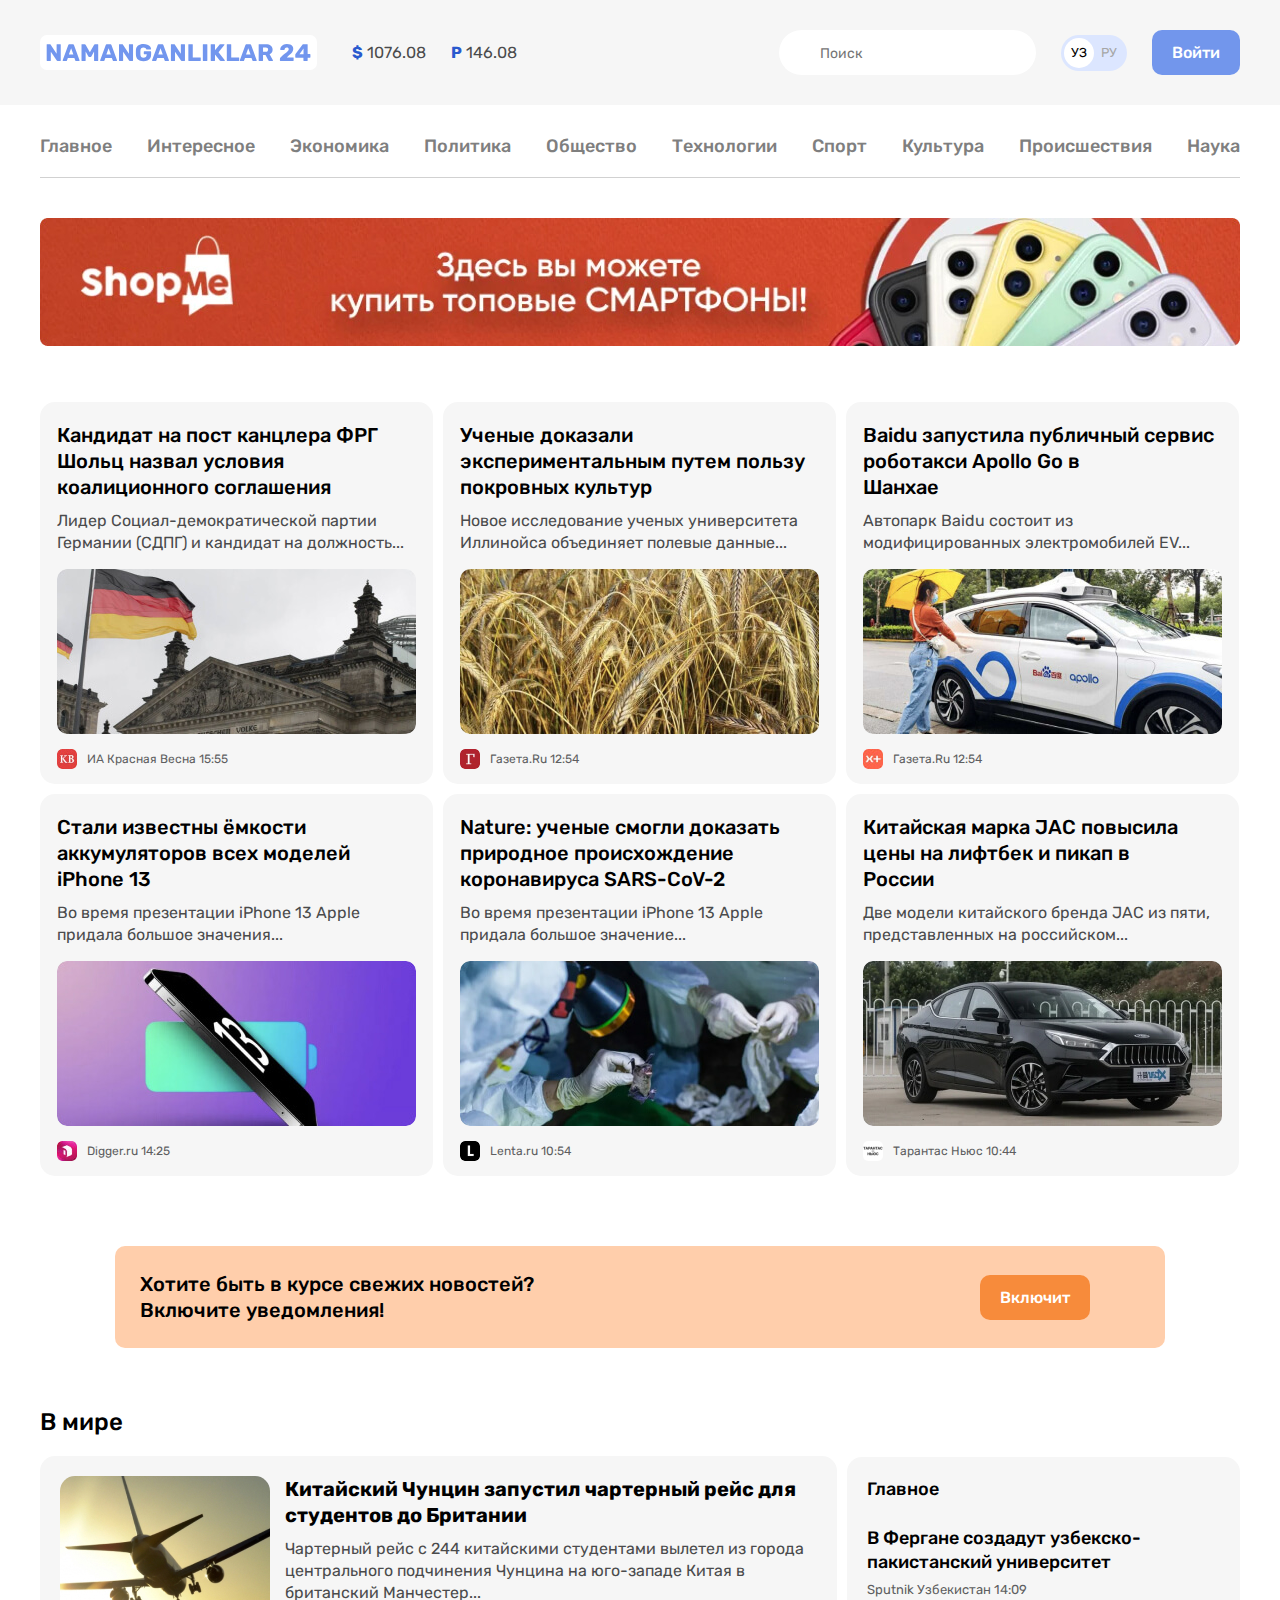
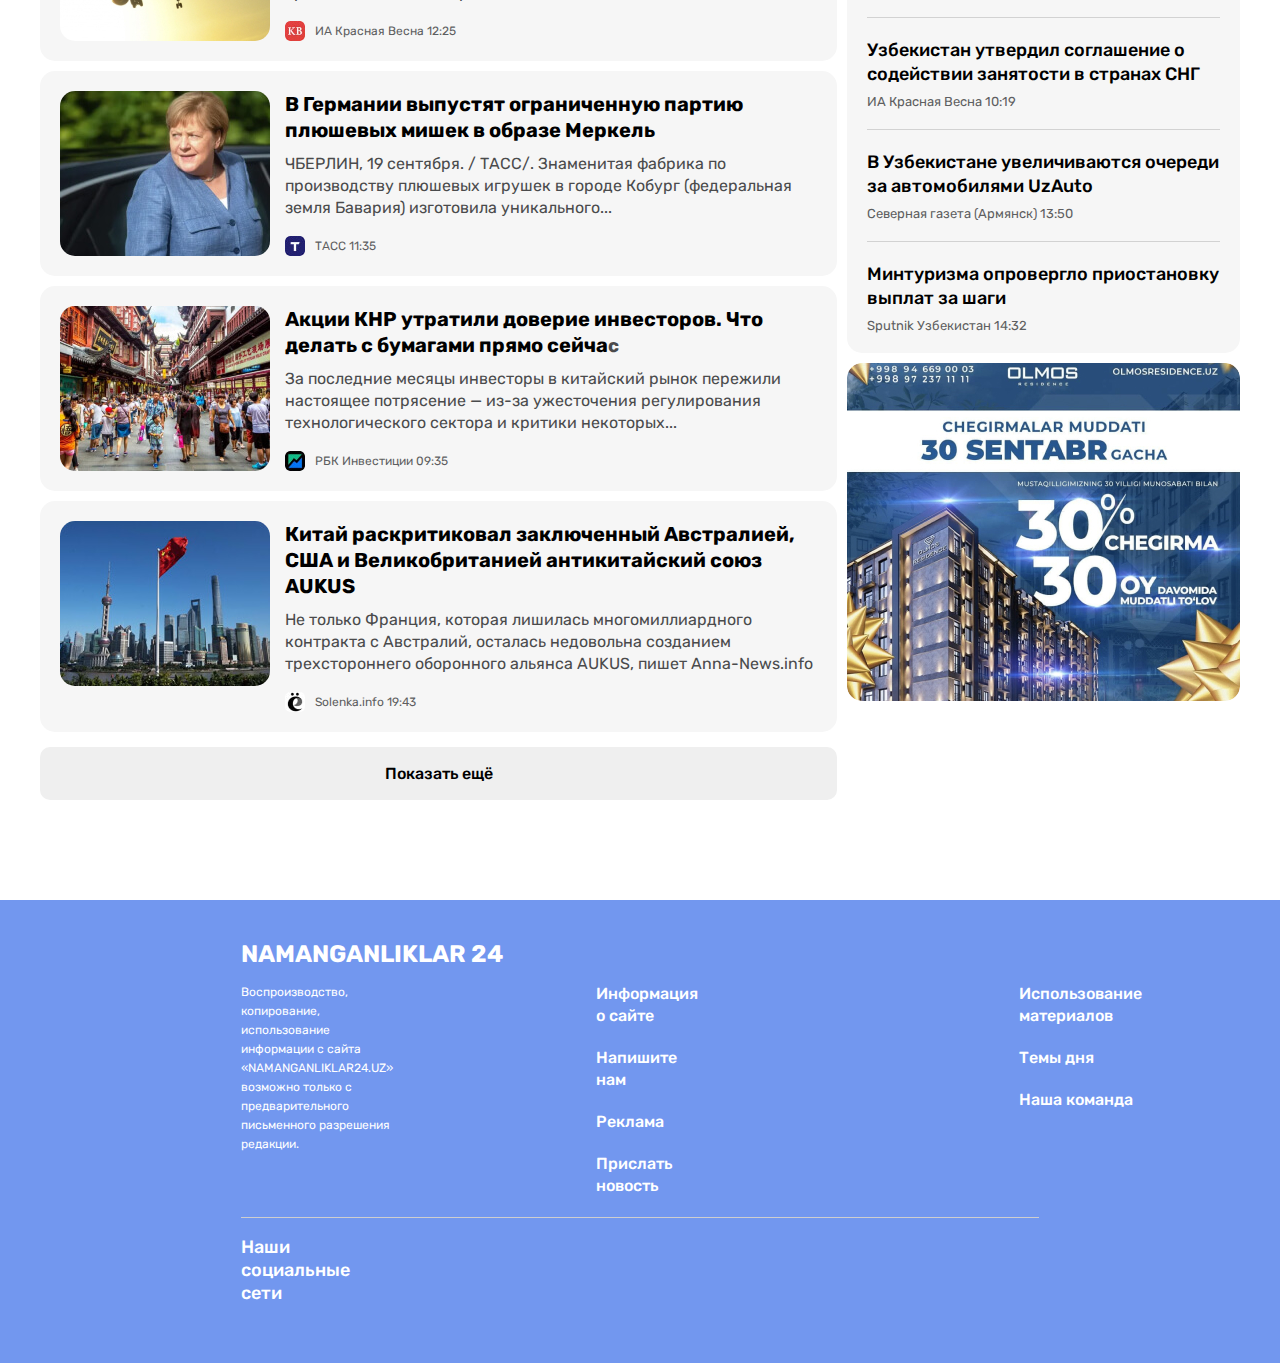
==== index.html @ 712eba0e "Add layout-2-1-main and layout-sidebar-2-1" ====
<!DOCTYPE html>
<html lang="ru">
<head>
  <meta charset="UTF-8">
  <meta http-equiv="X-UA-Compatible" content="IE=edge">
  <meta name="viewport" content="width=device-width, initial-scale=1.0">
  <title>N24</title>

  <!-- styles -->
  <link rel="stylesheet" href="css/normalize.css">
  <link rel="stylesheet" href="css/style.css">

  <!-- fonts -->
  <link rel="preconnect" href="https://fonts.googleapis.com">
  <link rel="preconnect" href="https://fonts.gstatic.com" crossorigin>
  <link href="https://fonts.googleapis.com/css2?family=Rubik:wght@400;500;700&display=swap" rel="stylesheet">
</head>
<body>

  <!-- SITE HEADER -->
  <header class="site-header">
    <!-- SITE-HEADER TOP -->
    <div class="site-header-top">
      <div class="site-header-top-container container">
        <a class="site-header-logo" href="#" >
          <img class="logo-img" src="img/logo.svg" alt="Site-logo" width="265" height="28">
        </a>

        <!-- CURRENCY RATES -->
        <ul class="currency-rates">
          <li class="currency-rates-iteam">
            <b class="currency-rates-type">$</b>
            <span class="currency-rates-value">1076.08</span>
          </li>
          <li class="currency-rates-iteam">
            <b class="currency-rates-type">P</b>
            <span class="currency-rates-value">146.08</span>
          </li>
        </ul>

        <!-- GLOBAL SEARCH FORM -->
        <form class="global-search-name" action="https://echo.htmlacademy.ru" method="GET">
          <input class="input-search-form-input" type="search" name="search" aria-label="Поиск" required placeholder="Поиск">
        </form>

        <!-- LANG TOGGLER -->
        <div class="lang-toggle">
          <a class="lang-toggle-link lang-toggle-link-active" href="index.html">УЗ</a>
          <a class="lang-toggle-link" href="index.html/ru">РУ</a>
        </div>

        <!-- SITE HEADER-AUTH -->
        <a class="button button-primary" href="#">Войти</a>


      </div>

    </div>

    <!-- SITENAV -->
    <div class="container">
      <nav class="sitenav">
        <ul class="sitenav-list">
          <li class="sitenav-iteam"><a class="sitenav-link" href="#">Главное</a></li>
          <li class="sitenav-iteam"><a class="sitenav-link" href="#">Интересное</a></li>
          <li class="sitenav-iteam"><a class="sitenav-link" href="#">Экономика</a></li>
          <li class="sitenav-iteam"><a class="sitenav-link" href="#">Политика</a></li>
          <li class="sitenav-iteam"><a class="sitenav-link" href="#">Общество</a></li>
          <li class="sitenav-iteam"><a class="sitenav-link" href="#">Технологии</a></li>
          <li class="sitenav-iteam"><a class="sitenav-link" href="#">Спорт</a></li>
          <li class="sitenav-iteam"><a class="sitenav-link" href="#">Культура</a></li>
          <li class="sitenav-iteam"><a class="sitenav-link" href="#">Происшествия</a></li>
          <li class="sitenav-iteam"><a class="sitenav-link" href="#">Наука</a></li>
        </ul>

      </nav>

      <!-- Banner -->

      <aside class="site-banner">
        <a class="banner-link" href="http://www.olcha.uz" target="_blank">
          <img class="banner-img" src="img/reklama.jpg" alt="Site-banneri" width="1200" height="128" srcset="img/reklama.jpg 1x, img/reklama@2x.jpg 2x">
        </a>
      </aside>

    </div>
  </header>

  <!-- SITE MAIN SECTION -->
  <main class="site-main">
    <div class="container">
      <!--  <h1>Namanganliklar 24 news</h1> -->

      <!-- TOP NEWS -->
      <section class="top-news">
        <!-- <h2>Top news</h2> -->
        <!-- NEWS GRID -->
        <div class="news-grid">
          <!-- NEW GRID ITEM -->
          <article class="news-grid-item article-card">
            <h3 class="artice-card-title">
              <a class="article-card-link" href="#">Кандидат на пост канцлера ФРГ Шольц назвал условия коалиционного соглашения</a>
            </h3>
            <p class="article-card-title">Лидер Социал-демократической партии Германии (СДПГ) и кандидат на должность...</p>
            <img class="article-card-img" src="img/german.jpg" alt="Лидер Социал-демократической" width="360" height="165" srcset="img/german.jpg 1x, img/german@2x.jpg 2x">
            <footer class="article-card-footer">
              <img class="article-card-source-icon" src="img/KB.jpg" alt="KB" width="20" height="20" srcset="img/KB.jpg 1x, img/KB@2x.jpg 2x">
              <div class="article-card-source-time">
                <span class="artice-card-source">ИА Красная Весна</span>
                <time datatime="2021-09-27T15:55:00">15:55</time>
              </div>
            </footer>
          </article>
          <!-- NEW GRID ITEM -->
          <article class="news-grid-item article-card">
            <h3 class="artice-card-title">
              <a class="article-card-link" href="#">Ученые доказали <br> экспериментальным путем пользу покровных культур</a>
            </h3>
            <p class="article-card-title">Новое исследование ученых университета Иллинойса объединяет полевые данные... </p>
            <img class="article-card-img" src="img/wheat.jpg" alt="WHEAT" width="360" height="165" srcset="img/wheat.jpg 1x, img/wheat@2X.jpg 2x">
            <footer class="article-card-footer">
              <img class="article-card-source-icon" src="img/gazeta.jpg" alt="" width="20" height="20" srcset="img/gazeta.jpg 1x, img/gazeta@2x.jpg 2x">
              <div class="article-card-source-time">
                <span class="artice-card-source">Газета.Ru</span>
                <time datatime="2021-09-27T12:54:00">12:54</time>
              </div>
            </footer>
          </article>
          <!-- NEW GRID ITEM -->
          <article class="news-grid-item article-card">
            <h3 class="artice-card-title">
              <a class="article-card-link" href="#">Baidu запустила публичный сервис роботакси Apollo Go в <br> Шанхае</a>
            </h3>
            <p class="article-card-title">Автопарк Baidu состоит из модифицированных электромобилей EV... </p>
            <img class="article-card-img" src="img/whitecar.jpg" alt="whitecar" width="360" height="165" srcset="img/whitecar.jpg 1x, img/whitecar.jpg 2x">
            <footer class="article-card-footer">
              <img class="article-card-source-icon" src="img/x+.jpg" alt="" width="20" height="20" srcset="img/x+.jpg 1x, img/x+@2x.jpg 2x">
              <div class="article-card-source-time">
                <span class="artice-card-source">Газета.Ru</span>
                <time datatime="2021-09-27T12:54:00">12:54</time>
              </div>
            </footer>
          </article>
          <!-- NEW GRID ITEM -->
          <article class="news-grid-item article-card">
            <h3 class="artice-card-title">
              <a class="article-card-link" href="#">Стали известны ёмкости аккумуляторов всех моделей <br> iPhone 13</a>
            </h3>
            <p class="article-card-title">Во время презентации iPhone 13 Apple придала большое значения...</p>
            <img class="article-card-img" src="img/iphone13.jpg" alt="iphone" width="360" height="165" srcset="img/iphone13.jpg 1x, img/iphone13@2x.jpg 2x">
            <footer class="article-card-footer">
              <img class="article-card-source-icon" src="img/icon4.jpg" alt="" width="20" height="20" srcset="img/icon4.jpg 1x, img/icon4@2x.jpg 2x">
              <div class="article-card-source-time">
                <span class="artice-card-source">Digger.ru</span>
                <time datatime="2021-09-27T14:25:00">14:25</time>
              </div>
            </footer>
          </article>
          <!-- NEW GRID ITEM -->
          <article class="news-grid-item article-card">
            <h3 class="artice-card-title">
              <a class="article-card-link" href="#">Nature: ученые смогли доказать природное происхождение коронавируса SARS-CoV-2</a>
            </h3>
            <p class="article-card-title">Во время презентации iPhone 13 Apple придала большое значение...</p>
            <img class="article-card-img" src="img/surgery.jpg" alt="iphone" width="360" height="165" srcset="img/surgery.jpg 1x, img/surgery@2x.jpg 2x">
            <footer class="article-card-footer">
              <img class="article-card-source-icon" src="img/leg.jpg" alt="" width="20" height="20" srcset="img/leg.jpg 1x, img/leg.jpg 2x">
              <div class="article-card-source-time">
                <span class="artice-card-source">Lenta.ru</span>
                <time datatime="2021-09-27T10:54:00">10:54</time>
              </div>
            </footer>
          </article>
          <!-- NEW GRID ITEM -->
          <article class="news-grid-item article-card">
            <h3 class="artice-card-title">
              <a class="article-card-link" href="#">Китайская марка JAC повысила цены на лифтбек и пикап в <br> России</a>
            </h3>
            <p class="article-card-title">Две модели китайского бренда JAC из пяти, представленных на российском...</p>
            <img class="article-card-img" src="img/bmw.jpg" alt="bmw" width="360" height="165" srcset="img/bmw.jpg 1x, img/bmw@2x.jpg 2x">
            <footer class="article-card-footer">
              <img class="article-card-source-icon" src="img/tapa.jpg" alt="" width="20" height="20" srcset="img/tapa.jpg 1x, img/tapa@2x.jpg 2x">
              <div class="article-card-source-time">
                <span class="artice-card-source">Тарантас Ньюс</span>
                <time datatime="2021-09-27T10:44:00">10:44</time>
              </div>
            </footer>
          </article>
        </div>
      </section>

      <!-- NOTIFICATION CTA -->
      <section class="notification-cta">
        <div class="notification-cta-text">Хотите быть в курсе свежих новостей? <br>  Включите уведомления!
        </div>
        <button class="button button-orange">Включит </button>
      </section>

      <!-- GLOBAL NEWS -->
      <div class="layout-2-1">
        <div class="layout-2-1-main">
          <section class="global-news">
            <h3 class="global-news-heading">В мире</h3>
            <div class="news-list">
              <!--WORLD NEWS CARD ITEM 1  -->
              <div class="news-list-item article-card-horizontal">
                <img class="article-card-horizontal-img" src="img/airplane.jpg" alt="" width="210" height="165" srcset="img/airplane.jpg 1x, img/airplane@2x.jpg 2x">
                <div class="article-card-horizontal-content">
                  <h3 class="article-card-horizontal-title"><a class="article-card-horizontal-link" href="#">Китайский Чунцин запустил чартерный рейс для студентов до Британии</a></h3>
                  <p class="article-card-horizontal-text">Чартерный рейс с 244 китайскими студентами вылетел из города центрального подчинения Чунцина на юго-западе Китая в британский Манчестер...</p>
                  <footer class="article-card-horizontal-footer">
                    <img class="article-card-horizontal-source-icon" src="img/KB.jpg" alt="Китайский Чунцин запустил" width="20" height="20" srcset="img/KB.jpg 1x, img/KB@2x.jpg 2x">
                    <div class="article-card-horizontal-source-time">
                      <span class="article-card-horizontal-source">ИА Красная Весна</span>
                      <time datetime="12:25:00">12:25</time>
                    </div>
                  </footer>
                </div>
              </div>

              <!-- WORLD NEWS CARD ITEM 2 -->
              <div class="news-list-item article-card-horizontal">
                <img class="article-card-horizontal-img" src="img/prezident.jpg" alt="В Германии выпустят" width="210" height="165" srcset="img/prezident.jpg 1x, img/prezident@2x.jpg 2x">
                <div class="article-card-horizontal-content">
                  <h3 class="article-card-horizontal-title"><a class="article-card-horizontal-link" href="">В Германии выпустят ограниченную партию плюшевых мишек в образе Меркель</a></h3>
                  <p class="article-card-horizontal-text">ЧБЕРЛИН, 19 сентября. / ТАСС/. Знаменитая фабрика по производству плюшевых игрушек в городе Кобург (федеральная земля Бавария) изготовила уникального...</p>
                  <footer class="article-card-horizontal-footer">
                    <img class="article-card-horizontal-source-icon" src="img/tacc.jpg" alt="Китайский Чунцин запустил" width="20" height="20" srcset="img/tacc.jpg 1x, img/tacc@2x.jpg 2x">
                    <div class="article-card-horizontal-source-time">
                      <span class="article-card-horizontal-source">ТАСС</span>
                      <time datetime="11:35:00">11:35</time>
                    </div>
                  </footer>
                </div>
              </div>
              <!-- WORLD NEWS CARD ITEM 3 -->
              <div class="news-list-item article-card-horizontal">
                <img class="article-card-horizontal-img" src="img/sale.jpg" alt="Акции КНР утратили " width="210" height="165" srcset="img/sale.jpg 1x, img/sale@2x.jpg 2x">
                <div class="article-card-horizontal-content">
                  <h3 class="article-card-horizontal-title"><a class="article-card-horizontal-link" href="">Акции КНР утратили доверие инвесторов. Что делать с бумагами прямо сейча</a>с</a></h3>
                  <p class="article-card-horizontal-text">За последние месяцы инвесторы в китайский рынок пережили настоящее потрясение — из-за ужесточения регулирования технологического сектора и критики некоторых...</p>
                  <footer class="article-card-horizontal-footer">
                    <img class="article-card-horizontal-source-icon" src="img/scale.jpg" alt="scale" width="20" height="20" srcset="img/scale.jpg 1x, img/scale@2x.jpg 2x">
                    <div class="article-card-horizontal-source-time">
                      <span class="article-card-horizontal-source">РБК Инвестиции</span>
                      <time datetime="09:35:00">09:35</time>
                    </div>
                  </footer>
                </div>
              </div>
              <!-- WORLD NEWS CARD ITEM 4 -->
              <div class="news-list-item article-card-horizontal">
                <img class="article-card-horizontal-img" src="img/china.jpg" alt="Китай раскритиковал заключенный" width="210" height="165" srcset="img/china.jpg 1x, img/china@2x.jpg 2x">
                <div class="article-card-horizontal-content">
                  <h3 class="article-card-horizontal-title"><a class="article-card-horizontal-link" href="">Китай раскритиковал заключенный Австралией, США и Великобританией антикитайский союз AUKUS</a></h3>
                  <p class="article-card-horizontal-text">Не только Франция, которая лишилась многомиллиардного контракта с Австралий, осталась недовольна созданием трехстороннего оборонного альянса AUKUS, пишет Anna-News.info</p>
                  <footer class="article-card-horizontal-footer">
                    <img class="article-card-horizontal-source-icon" src="img/yo.jpg" alt="Китайский Чунцин запустил" width="20" height="20" srcset="img/yo.jpg 1x, img/yo@2x.jpg 2x">
                    <div class="article-card-horizontal-source-time">
                      <span class="article-card-horizontal-source">Solenka.info</span>
                      <time datetime="19:43:00">19:43</time>
                    </div>
                  </footer>
                </div>
              </div>
            </div>
            <button class="news-list-more-buttom button button-block" type="button">Показать ещё</button>
          </section>

        </div>
        <!-- SITE-BAR -->
        <div class="layout-2-1-sidebar">
          <section class="layout-2-1-sidebar-item sidebar-news-card">
            <h3 class="sidebar-news-header">Главное</h3>
            <!-- SIDEBAR-NEWS-ITEM 1 -->
            <ul class="sidebar-news-card-list">
              <li class="sidebar-news-card-item">
                <h3 class="sidebar-news-card-title">
                  <a class="sidebar-news-card-link" href="#" >В Фергане создадут узбекско-пакистанский университет</a>
                </h3>
                <div class="sidebar-new-footer-source-time">
                  <span class="sidebar-news-footer-source">Sputnik Узбекистан</span>
                  <time datetime="14:09:00">14:09</time>
                </div>
              </li>
              <!-- SIDEBAR-NEWS-ITEM 2 -->
              <li class="sidebar-news-card-item">
                <h3 class="sidebar-news-card-title">
                  <a class="sidebar-news-card-link" href="#" >Узбекистан утвердил соглашение о содействии занятости в странах СНГ</a>
                </h3>
                <div class="sidebar-new-footer-source-time">
                  <span class="sidebar-news-footer-source">ИА Красная Весна</span>
                  <time datetime="10:19:00">10:19</time>
                </div>
              </li>
              <!-- SIDEBAR-NEWS-ITEM 3 -->
              <li class="sidebar-news-card-item">
                <h3 class="sidebar-news-card-title">
                  <a class="sidebar-news-card-link" href="#" >В Узбекистане увеличиваются очереди за автомобилями UzAuto</a>
                </h3>
                <div class="sidebar-new-footer-source-time">
                  <span class="sidebar-news-footer-source">Северная газета (Армянск)</span>
                  <time datetime="13:50:00">13:50</time>
                </div>
              </li>
              <!-- SIDEBAR-NEWS-ITEM 4 -->
              <li class="sidebar-news-card-item">
                <h3 class="sidebar-news-card-title">
                  <a class="sidebar-news-card-link" href="#" >Минтуризма опровергло приостановку выплат за шаги</a>
                </h3>
                <div class="sidebar-new-footer-source-time">
                  <span class="sidebar-news-footer-source">Sputnik Узбекистан</span>
                  <time datetime="14:32:00">14:32</time>
                </div>
              </li>
            </ul>

            <!-- <div class="sidebar-img">
              <img src="img/apartment.jpg" alt="OLMOS kvartiralari s=chegirmalar asosida" width="393" height="338"
              srcset="img/apartment.jpg 1x, img/apartment@2x.jpg 2x">
            </div>
          -->
        </section>

        <aside class="layout-2-1-sidebar-item sidebar-add">
          <a class="sidebar-ad-link" href="#" target="_blank" >
            <img class="sidebar-add-img" src="img/apartment.jpg" alt="Olmos xonadonlari" width="393" height="338">
          </a>
        </aside>
        </div>
    </div>

  </div>
</main>

</main>

<!-- SITE-FOOTER -->
<footer class="site-main-footer">
  <div class="site-main-footer-bg container">
    <h3 class="site-main-footer-heading">
      NAMANGANLIKLAR 24
    </h3>
    <div class="footer-info-wrapper">
      <div class="footer-info-card">
        <div class="footer-copyright">
          <p class="footer-coyright-text">Воспроизводство, копирование, использование информации с сайта «NAMANGANLIKLAR24.UZ» возможно только с предварительного письменного разрешения редакции.
          </p>
        </div>
        <div class="footer-site-info-contact">
          <ul class="footer-site-info-contact-list">
            <li class="footer-site-info-contact-list-item"><a href="#" class="footer-site-info-contact-list-link">Информация о сайте</a></li>
            <li class="footer-site-info-contact-list-item"><a href="#" class="footer-site-info-contact-list-link">Напишите нам</a></li>
            <li class="footer-site-info-contact-list-item"><a href="#" class="footer-site-info-contact-list-link">Реклама</a></li>
            <li class="footer-site-info-contact-list-item"><a href="#" class="footer-site-info-contact-list-link">Прислать новость</a></li>
          </ul>
        </div>
        <div class="footer-about-us">
          <ul class="footer-about-us-list">
            <li class="footer-site-info-contact-list-item"><a href="#" class="footer-site-info-contact-list-link">Использование материалов</a></li>
            <li class="footer-site-info-contact-list-item"><a href="#" class="footer-site-info-contact-list-link">Темы дня</a></li>
            <li class="footer-site-info-contact-list-item"><a href="#" class="footer-site-info-contact-list-link">Наша команда </a></li>
          </ul>
        </div>
      </div>
      <div class="follow-us">
        <p class="folow-us-text">
          Наши социальные сети
        </p>
        <div class="social-network-wrapper">
          <ul class="social-network-list">
            <li class="social-network-item">
              <a class="social-network-item-link" href="#"><img src="img/free-icon-facebook.svg" alt="facebook" width="25" height="25" srcset="img/free-icon-facebook.svg 1x, img/free-icon-facebook@2x.svg 2x"></a>
            </li>
            <li class="social-network-item">
              <a class="social-network-item-link" href="#"><img src="img/free-icon-instagram.svg" alt="instagram" width="25" height="25" srcset="img/free-icon-instagram.svg 1x, img/free-icon-instagram.svg 2x"></a>
            </li>
            <li class="social-network-item">
              <a class="social-network-item-link" href="#"><img src="img/free-icon-telegram.svg" alt="telegram" width="25" height="25" srcset="img/free-icon-telegram.svg 1x, img/free-icon-telegram.svg 2x"></a>
            </li>
            <li class="social-network-item">
              <a class="social-network-item-link" href="#"><img src="img/free-icon-youtube.svg" alt="youtube" width="25" height="25" srcset="img/free-icon-youtube.svg 1x, img/free-icon-youtube.svg 2x"></a>
            </li>
          </ul>
        </div>
      </div>
    </div>
  </div>

</footer>
</body>
</html>
---- css/style.css ----
/* Global styles */
*{
  box-sizing: border-box;
}

html{
  height: 100%;
  scroll-behavior: smooth;
}

body{
  display: flex;
  flex-direction: column;
  height: 100%;
  padding: 0;
  margin: 0;
  font-family: "Rubik", "Ariala", sans-serif;
  font-size: 16px;
  line-height: 22px;
  color: #4A4B4C;
}

h1,h2{
  visibility: hidden
}

img{
  max-width: 100%;
  height: auto;
}

.button {
  display: inline-block;
  padding: 13px 20px;
  border: 0;
  border-radius: 10px;
  font-size: 16px;
  line-height: normal;
  font-weight: 500;
  text-decoration: none;
  text-align: center;
  cursor: pointer;
}

.button:hover{
  opacity: 0.8;
}

.button:active{
  opacity: 0.6;
}

.button-block{
  display: block;
  width: 100%;
}

.container{
  width: 100%;
  max-width: 1240px;
  padding-right: 20px;
  padding-left: 20px;
  margin-left: auto;
  margin-right: auto;
}

*:focus{
  outline: 2px dashed #7296ec;
  outline-offset: 3px;
}

/* SITE_HEADER_TOP */
.site-header-top {
  background-color: #F6F6F6;
  padding-top: 30px;
  padding-bottom: 30px;
  margin-bottom: 30px;
}
.site-header-top-container {
  display: flex;
  align-items: center;
}

.site-header-logo {
  background-color: #fff;
  display: flex;
  padding: 8px 6px;
  border-radius: 7px;
  margin-right: 35px;

}

.site-header-logo:hover{
  opacity: 0.8;
}

.site-header-logo:active{
  opacity: 0.6;
}

.logo-img {

}

.currency-rates {
  display: flex;
  align-items: center;
  padding: 0;
  margin: 0;
  margin-right: auto;
  list-style: none;
}

.currency-rates-iteam:not(:last-child) {
  margin-right: 25px;
}

.currency-rates-type {
  font-weight: bold;
  color: #2959CE;
}

.lang-toggle {
  display: flex;
  margin-right: 25px;
  border-radius: 39px;
  background-color: #dce6ff;
  padding: 3px;

}

.lang-toggle-link {
  width: 30px;
  height: 30px;
  text-align: center;
  font-size: 13px;
  color: #a6a6a6;
  list-style-type: none;
  text-decoration: none;
  border-radius: 50%;
  line-height: 30px;

}

.lang-toggle-link-active {
  background-color: #fff;
  color: #000
}

.button-primary {
  display: block;
  padding: 13px 20px;
  background-color: #7296ec;
  color: #fff;
  text-decoration: none;
  border-radius: 10px;
  line-height: normal;
}



/* GLOBAL SEARCH FORM */
.global-search-name {
  margin-right: 25px;
}

.input-search-form-input {
  padding-top: 15px;
  padding-bottom: 13px;
  padding-left: 41px;
  padding-right: 20px;
  font-size: 14px;
  line-height: 17px;
  color: #8d8d8d;
  border: none;
  border-radius: 60px;
}

.sitenav {
  border-bottom: 1px solid #d1d1d1;
  padding-bottom: 20px;
  margin-bottom: 40px;
  font-weight: 500;
  font-size: 18px;
  line-height: normal;
}

.sitenav-list {
  display: flex;
  justify-content: space-between;
  align-items: center;
  margin: 0;
  padding: 0;
  flex-wrap: wrap;
  list-style-type: none;
}

.sitenav-iteam:not(:last-child){
  margin-right: 35px;
}

.sitenav-link {
  display: block;
  color: #7F7F7F;
  text-decoration: none;
}

.sitenav-link:hover{
  color: #7296ec;
}
.sitenav-link:active{
  color: #2959ce;
}

.site-banner {
  display: flex;
}
.banner-link {
  width: 100%;
}
.banner-img {
  width: 100%;
}


/* SITE-MAIN */
.site-main{
  flex-grow: 1;
  padding-top: 50px;
  padding-bottom: 100px;
}


/* SITE NEWS GRIDS */
.news-grid {
  display: flex;
  flex-wrap: wrap;
  margin-left: -10px;
}

.news-grid-item {
  width: 393px;
  margin-left: 10px;
  margin-bottom: 10px;
}

.article-card {
  display: flex;
  flex-direction: column;
  margin-top: auto;
  background-color: #f6f6f6;
  border-radius: 15px;
  padding: 20px 17px 15px;
}

.artice-card-title {
  margin-top: 0;
  margin-bottom: 10px;
  font-size: 20px;
  font-weight: 500;
  line-height: 26px;
}

.article-card-link {
  display: inline-block;
  color: #000;
  text-decoration: none;
}

.article-card-link:hover{
  color:#7296ef;
  opacity: 0.8;
}

.article-card-title {
  margin-top: 0;
  margin-bottom: 15px;
}

.article-card-img {
  display: block;
  width: 360px;
  height: 165px;
  margin-bottom: 15px;
  border-radius: 10px;
  object-fit: cover;
}

.article-card-footer {
  display: flex;
  align-items: center;
}

.article-card-source-icon {
  width: 20px;
  height: 20px;
  margin-right: 10px;
  border-radius: 5px;
}

.article-card-source-time {
  font-size: 12px;
  line-height: normal;
  color: #5E5F61;
}
.artice-card-source {
}



/* NEWS NOTIFICATION */
.notification-cta {
  padding: 25px 75px 25px 25px;
  margin: 60px 75px;
  background-color: #ffceab;
  border-radius: 10px;
  display: flex;
  justify-content: space-between;
  align-items: center;

}
.notification-cta-text {
  font-size: 20px;
  font-weight: 500;
  line-height: 26px;
  color: #000;
}

.button-orange {
  background-color: #f78b3b;
  color: #fff;
}


/* GLOBAL NEWS CARD  */


.global-news-heading {
  margin-top: 0;
  margin-bottom: 20px;
  font-size: 24px;
  font-weight: 500;
  line-height: normal;
  color: #000;
}

.news-list {
  display: flex;
  flex-direction: column;
  margin-bottom: 15px;
}

.news-list-item:not(:last-child) {
  margin-bottom: 10px;
}

.article-card-horizontal {
  display: flex;
  align-items: flex-start;
  padding: 20px 20px;
  background-color: #f6f6f6;
  border-radius: 15px;
}

.article-card-horizontal-img {
  width: 210px;
  height: 165px;
  margin-right: 15px;
  border-radius: 15px;
  object-fit: cover;
}

.article-card-horizontal-content {
  flex-grow: 1;
}

.article-card-horizontal-title {
  margin-top: 0;
  margin-bottom: 10px;
}
.article-card-horizontal-link {
  color: #000;
  font-size: 20px;
  line-height: 26px;
  text-decoration: none;
}

.article-card-horizontal-link:hover{
  color: #7296ec;
  opacity: 0.8;
}

.article-card-horizontal-link:active{
  color: #7296ec;
  opacity: 0.6;
}

.article-card-horizontal-text {
  margin-top: 0;
  margin-bottom: 17px;
  font-size: 16px;
  line-height: 22px;
}

.article-card-horizontal-footer {
  display: flex;
  align-items: center;
}

.article-card-horizontal-source-icon {
  width: 20px;
  height: 20px;
  margin-right: 10px;
  border-radius: 5px;
  object-fit: cover;
}

.article-card-horizontal-source-time {
  font-size: 12px;
  line-height: normal;
  color: #5e5f61
}

.news-list-more-buttom{
  padding: 17px;
}

/* LAYOUT-2-1 */
.layout-2-1{
  display: flex;
  align-items: flex-start;
}


/* LAYOUT */
.layout-2-1-main{
  width: 797px;
  margin-right: 10px;
}

.layout-2-1-sidebar{
  width: 393px;
  margin-top: 49px;
}

.layout-2-1-sidebar-item:not(:last-child){
  margin-bottom: 10px;
}

.sidebar-news-card {
  padding: 20px;
  background-color: #f6f6f6;
  border-radius: 15px;
  color: #000;
}

.sidebar-news-header {
  margin-top: 0;
  margin-bottom: 25px;
  font-size: 18px;
  line-height: 24px;
  font-weight: 500;

}

.sidebar-news-card-list {
  padding: 0;
  margin: 0;
  list-style: none;
}

.sidebar-news-card-item {
  padding-top: 20px;
  padding-bottom: 20px;
}

.sidebar-news-card-item:first-child{
  padding-top: 0;
}

.sidebar-news-card-item:last-child{
  padding-bottom: 0;
}

.sidebar-news-card-item:not(:last-child){
  border-bottom: 1px solid #d2d2d2;
}

.sidebar-news-card-title {
  margin-top: 0;
  margin-bottom: 8px;
  font-size: 18px;
  line-height: 24px;
  font-weight: 500;
}

.sidebar-news-card-link {
  display: inline-block;
  color: #000;
  text-decoration: none;
}

.sidebar-news-card-link:hover{
  color: #7296ec;
  opacity: 0.8;
}

.sidebar-news-card-link:active{
  color: #7296ec;
  opacity: 0.6;
}

.sidebar-new-footer-source-time {
  font-size: 13px;
  line-height: 15px;
  font-weight: normal;
  color: #5e5f61;
}
.sidebar-news-footer-source {
}





/* SITE-FOOTER */
.site-main-footer {
  background-color: #7297ef;
}
.site-main-footer-bg {
  padding: 40px 221px;
  display: block;

}
.site-main-footer-heading {
  display: block;
  margin: 0;
  padding: 0;
  margin-bottom: 15px;
  font-weight: bold;
  font-size: 24px;
  line-height: 28px;
  color: #FFFFFF;
}

.footer-info-wrapper {
}
.footer-info-card {
  display: flex;
  align-items: flex-start;

}
.footer-copyright {
  width: 230px;
  margin-right: 203px;
}
.footer-coyright-text {
  margin: 0;
  padding: 0;
  font-size: 12px;
  line-height: 19px;
  color: #fff;
}
.footer-site-info-contact {
  justify-content: flex-start;
  margin-right: 100px;
}

.footer-site-info-contact-list {
  margin: 0;
  padding: 0;
  list-style: none;
}
.footer-site-info-contact-list-item {
  margin-bottom: 20px;

}
.footer-site-info-contact-list-link {
  margin: 0;
  padding: 0;
  text-decoration: none;
  font-weight: 500;
  font-size: 16px;
  line-height: 19px;
  color: #fff;
}
.footer-about-us {
  margin-right: 221px;
  margin-left: 221px;
}


.footer-about-us-list {
  margin: 0;
  padding: 0;
  list-style: none;
}

.follow-us {
  display: flex;
  align-items: center;
  border-top: 1px solid #CECECE;


}
.folow-us-text {
  width: 161px;
  margin-right: 600px;
  font-weight: 500;
  font-size: 18px;
  line-height: 23px;
  color: #FFFFFF;
}

.social-network-wrapper{
}


.social-network-list {
  display: flex;
  list-style: none;
}

.social-network-item {
  margin: 0;
  padding: 0;
}

.social-network-item:not(:last-child){
  margin-right: 25px;
}

.social-network-item-link {
  text-decoration: none;
}


/* SIDEBAR_AD */
.layout-2-1-sidebar-item {
}
.sidebar-add {
}
.sidebar-ad-link {
    display: flex;
}
.sidebar-add-img {
  width: 393px;
  height: 338px;
  object-fit: cover;
  border-radius: 15px;
}
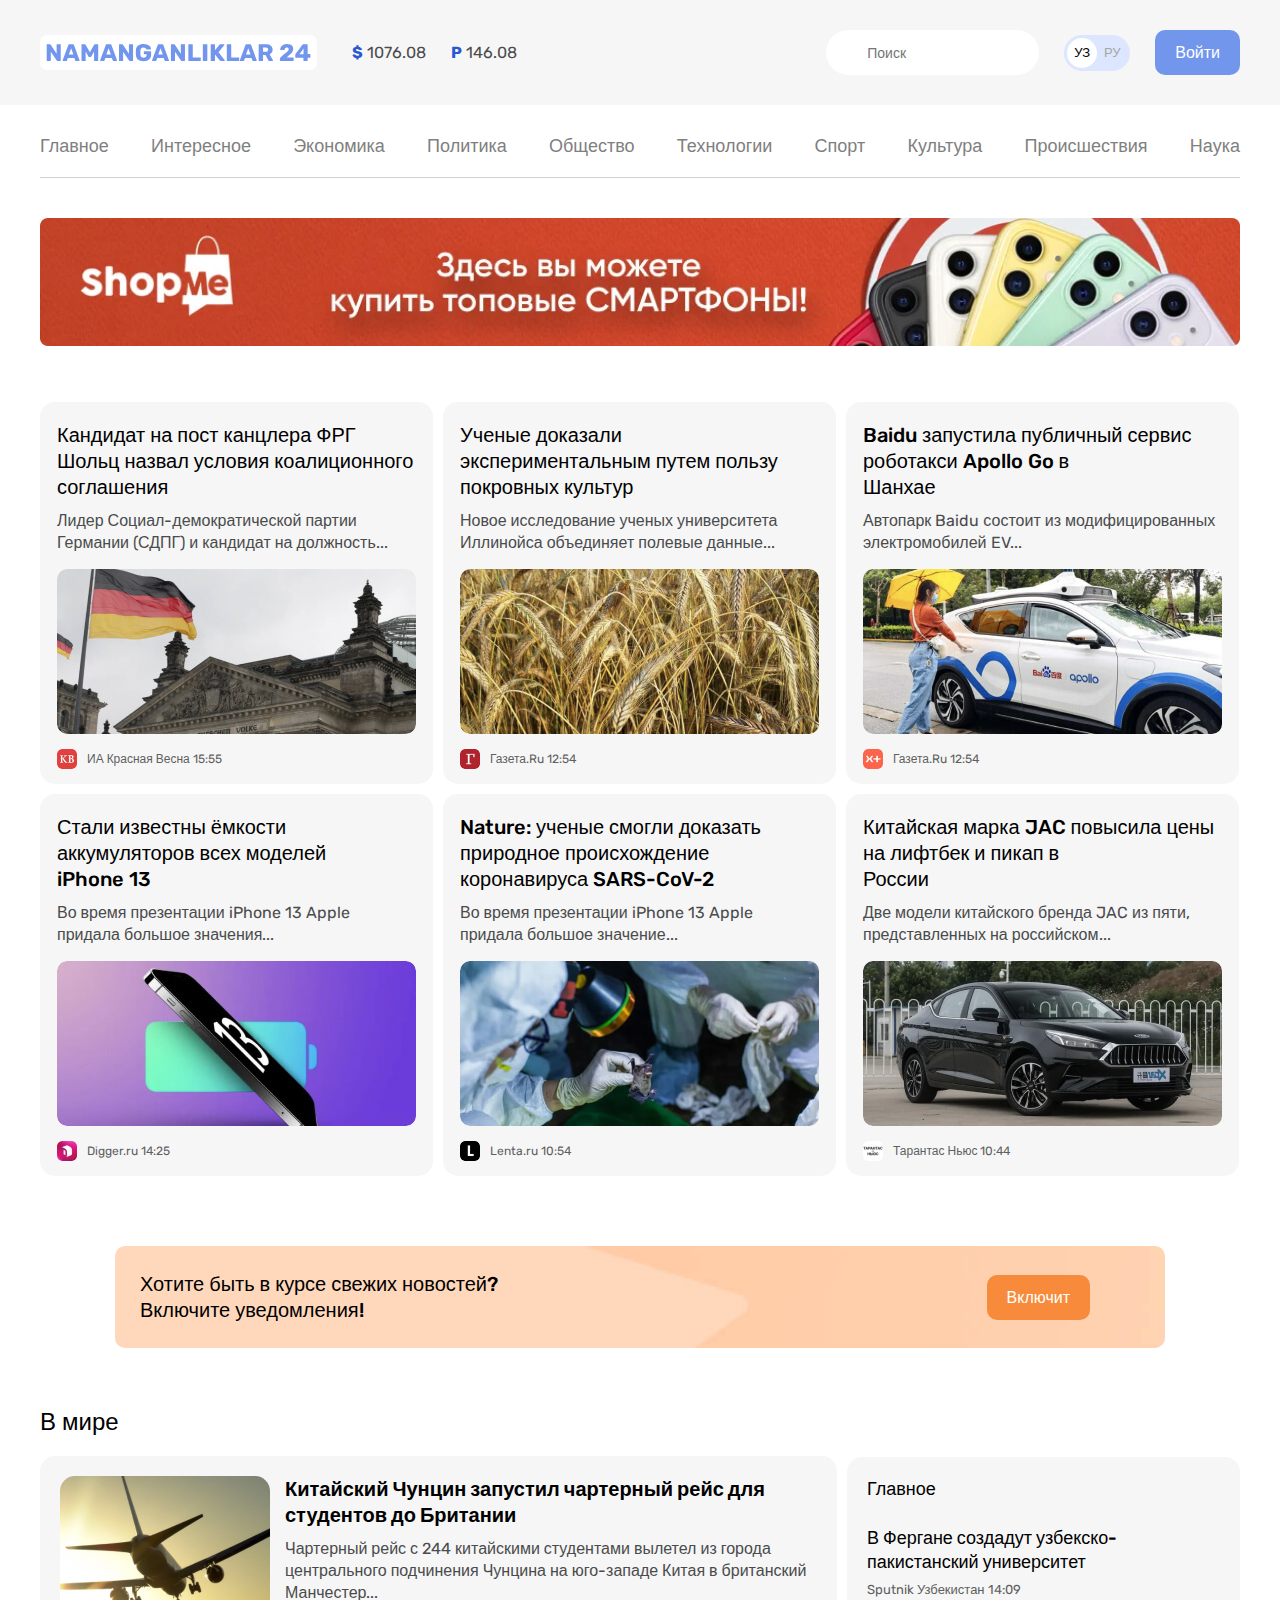
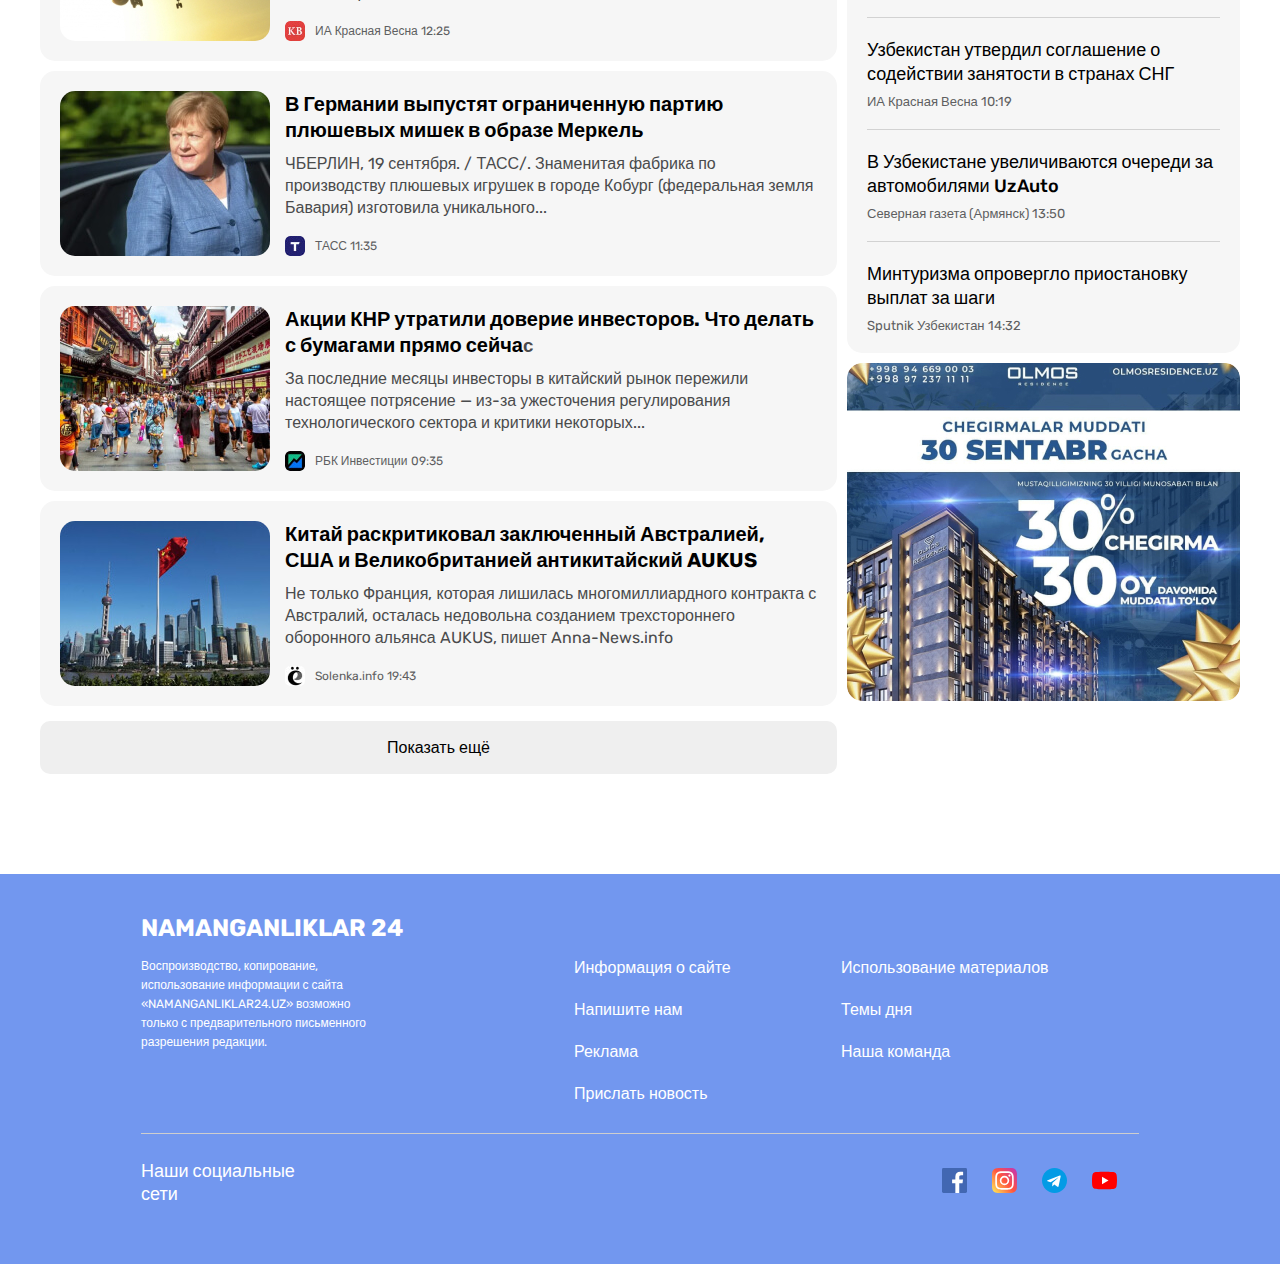
==== commit 37d8068d: "Add interesting page and styles" ====
--- a/index.html
+++ b/index.html
@@ -11,9 +11,7 @@
   <link rel="stylesheet" href="css/style.css">
 
   <!-- fonts -->
-  <link rel="preconnect" href="https://fonts.googleapis.com">
-  <link rel="preconnect" href="https://fonts.gstatic.com" crossorigin>
-  <link href="https://fonts.googleapis.com/css2?family=Rubik:wght@400;500;700&display=swap" rel="stylesheet">
+
 </head>
 <body>
 
@@ -40,7 +38,7 @@
 
         <!-- GLOBAL SEARCH FORM -->
         <form class="global-search-name" action="https://echo.htmlacademy.ru" method="GET">
-          <input class="input-search-form-input" type="search" name="search" aria-label="Поиск" required placeholder="Поиск">
+          <input class="input-search-form-input" type="search" name="search" aria-label="Поиск" required placeholder="Поиск"><span></span>
         </form>
 
         <!-- LANG TOGGLER -->
@@ -62,7 +60,7 @@
       <nav class="sitenav">
         <ul class="sitenav-list">
           <li class="sitenav-iteam"><a class="sitenav-link" href="#">Главное</a></li>
-          <li class="sitenav-iteam"><a class="sitenav-link" href="#">Интересное</a></li>
+          <li class="sitenav-iteam"><a class="sitenav-link" href="list.html">Интересное</a></li>
           <li class="sitenav-iteam"><a class="sitenav-link" href="#">Экономика</a></li>
           <li class="sitenav-iteam"><a class="sitenav-link" href="#">Политика</a></li>
           <li class="sitenav-iteam"><a class="sitenav-link" href="#">Общество</a></li>
@@ -252,7 +250,7 @@
               <div class="news-list-item article-card-horizontal">
                 <img class="article-card-horizontal-img" src="img/china.jpg" alt="Китай раскритиковал заключенный" width="210" height="165" srcset="img/china.jpg 1x, img/china@2x.jpg 2x">
                 <div class="article-card-horizontal-content">
-                  <h3 class="article-card-horizontal-title"><a class="article-card-horizontal-link" href="">Китай раскритиковал заключенный Австралией, США и Великобританией антикитайский союз AUKUS</a></h3>
+                  <h3 class="article-card-horizontal-title"><a class="article-card-horizontal-link" href="">Китай раскритиковал заключенный Австралией, США и Великобританией антикитайский AUKUS</a></h3>
                   <p class="article-card-horizontal-text">Не только Франция, которая лишилась многомиллиардного контракта с Австралий, осталась недовольна созданием трехстороннего оборонного альянса AUKUS, пишет Anna-News.info</p>
                   <footer class="article-card-horizontal-footer">
                     <img class="article-card-horizontal-source-icon" src="img/yo.jpg" alt="Китайский Чунцин запустил" width="20" height="20" srcset="img/yo.jpg 1x, img/yo@2x.jpg 2x">
@@ -327,17 +325,15 @@
             <img class="sidebar-add-img" src="img/apartment.jpg" alt="Olmos xonadonlari" width="393" height="338">
           </a>
         </aside>
-        </div>
+      </div>
     </div>
 
   </div>
 </main>
 
-</main>
-
 <!-- SITE-FOOTER -->
 <footer class="site-main-footer">
-  <div class="site-main-footer-bg container">
+  <div class="site-main-footer-bg">
     <h3 class="site-main-footer-heading">
       NAMANGANLIKLAR 24
     </h3>
@@ -354,8 +350,7 @@
             <li class="footer-site-info-contact-list-item"><a href="#" class="footer-site-info-contact-list-link">Реклама</a></li>
             <li class="footer-site-info-contact-list-item"><a href="#" class="footer-site-info-contact-list-link">Прислать новость</a></li>
           </ul>
-        </div>
-        <div class="footer-about-us">
+
           <ul class="footer-about-us-list">
             <li class="footer-site-info-contact-list-item"><a href="#" class="footer-site-info-contact-list-link">Использование материалов</a></li>
             <li class="footer-site-info-contact-list-item"><a href="#" class="footer-site-info-contact-list-link">Темы дня</a></li>
@@ -363,6 +358,7 @@
           </ul>
         </div>
       </div>
+      <hr class="footer-diveder">
       <div class="follow-us">
         <p class="folow-us-text">
           Наши социальные сети
@@ -388,5 +384,6 @@
   </div>
 
 </footer>
+
 </body>
 </html>--- a/css/style.css
+++ b/css/style.css
@@ -1,3 +1,43 @@
+/* rubik-regular - latin */
+@font-face {
+  font-family: 'Rubik';
+  font-style: normal;
+  font-weight: 400;
+  font-display: swap;
+  src: url('../fonts/rubik-v14-latin-regular.eot');
+  src: url('../fonts/rubik-v14-latin-regular.eot?#iefix') format('embedded-opentype'),
+       url('../fonts/rubik-v14-latin-regular.woff2') format('woff2'),
+       url('../fonts/rubik-v14-latin-regular.woff') format('woff'),
+       url('../fonts/rubik-v14-latin-regular.ttf') format('truetype'),
+       url('../fonts/rubik-v14-latin-regular.svg#Rubik') format('svg');
+}
+/* rubik-500 - latin */
+@font-face {
+  font-family: 'Rubik';
+  font-style: normal;
+  font-weight: 500;
+  font-display: swap;
+  src: url('../fonts/rubik-v14-latin-500.eot');
+  src: url('../fonts/rubik-v14-latin-500.eot?#iefix') format('embedded-opentype'),
+       url('../fonts/rubik-v14-latin-500.woff2') format('woff2'),
+       url('../fonts/rubik-v14-latin-500.woff') format('woff'),
+       url('../fonts/rubik-v14-latin-500.ttf') format('truetype'),
+       url('../fonts/rubik-v14-latin-500.svg#Rubik') format('svg');
+}
+/* rubik-700 - latin */
+@font-face {
+  font-family: 'Rubik';
+  font-style: normal;
+  font-weight: 700;
+  font-display: swap;
+  src: url('../fonts/rubik-v14-latin-700.eot');
+  src: url('../fonts/rubik-v14-latin-700.eot?#iefix') format('embedded-opentype'),
+       url('../fonts/rubik-v14-latin-700.woff2') format('woff2'),
+       url('../fonts/rubik-v14-latin-700.woff') format('woff'),
+       url('../fonts/rubik-v14-latin-700.ttf') format('truetype'),
+       url('../fonts/rubik-v14-latin-700.svg#Rubik') format('svg');
+}
+
 /* Global styles */
 *{
   box-sizing: border-box;
@@ -98,9 +138,6 @@
   opacity: 0.6;
 }
 
-.logo-img {
-
-}
 
 .currency-rates {
   display: flex;
@@ -168,13 +205,23 @@
   padding-top: 15px;
   padding-bottom: 13px;
   padding-left: 41px;
-  padding-right: 20px;
   font-size: 14px;
   line-height: 17px;
   color: #8d8d8d;
   border: none;
   border-radius: 60px;
 }
+
+.input-search-form-input::before{
+  width: 20px;
+  height: 20px;
+  background-image: url(../img/search.svg);
+  background-size: cover;
+  background-repeat: no-repeat;
+  background-position: center center;
+  content: '';
+}
+
 
 .sitenav {
   border-bottom: 1px solid #d1d1d1;
@@ -312,13 +359,32 @@
 .notification-cta {
   padding: 25px 75px 25px 25px;
   margin: 60px 75px;
-  background-color: #ffceab;
+  background-image: url(../img/notification_bg_img.jpg);
+  background-repeat: no-repeat;
+  background-size: cover;
+  background-position: center center;
   border-radius: 10px;
   display: flex;
   justify-content: space-between;
   align-items: center;
-
-}
+}
+
+@media
+only screen and (-webkit-min-device-pixel-ratio: 2),
+only screen and (   min--moz-device-pixel-ratio: 2),
+only screen and (     -o-min-device-pixel-ratio: 2/1),
+only screen and (        min-device-pixel-ratio: 2),
+only screen and (                min-resolution: 192dpi),
+only screen and (                min-resolution: 2dppx) {
+
+  .notification-cta{
+    background-image: url(../img/notification_bg_img@2x.jpg);
+    background-repeat: no-repeat;
+    background-size: cover;
+    background-position: center center;
+  }
+}
+
 .notification-cta-text {
   font-size: 20px;
   font-weight: 500;
@@ -520,18 +586,20 @@
 }
 
 
-
-
-
 /* SITE-FOOTER */
 .site-main-footer {
   background-color: #7297ef;
 }
+
 .site-main-footer-bg {
-  padding: 40px 221px;
+  width: 998px;
   display: block;
-
-}
+  margin-top: 40px;
+  margin-bottom: 40px;
+  margin-right: auto;
+  margin-left: auto;
+}
+
 .site-main-footer-heading {
   display: block;
   margin: 0;
@@ -548,27 +616,28 @@
 .footer-info-card {
   display: flex;
   align-items: flex-start;
-
-}
-.footer-copyright {
+}
+
+
+.footer-coyright-text {
   width: 230px;
+  margin: 0;
+  padding: 0;
   margin-right: 203px;
-}
-.footer-coyright-text {
-  margin: 0;
-  padding: 0;
   font-size: 12px;
   line-height: 19px;
   color: #fff;
 }
 .footer-site-info-contact {
-  justify-content: flex-start;
+  display: flex;
+  align-items: flex-start;
+}
+
+.footer-site-info-contact-list {
+  width: 167px;
+  margin: 0;
+  padding: 0;
   margin-right: 100px;
-}
-
-.footer-site-info-contact-list {
-  margin: 0;
-  padding: 0;
   list-style: none;
 }
 .footer-site-info-contact-list-item {
@@ -589,20 +658,26 @@
   margin-left: 221px;
 }
 
-
 .footer-about-us-list {
+  width: 225px;
   margin: 0;
   padding: 0;
   list-style: none;
 }
 
+.footer-diveder{
+  width: 998px;
+  border: 0;
+  height: 1px;
+  background-color: #cecece;
+
+}
+
 .follow-us {
   display: flex;
   align-items: center;
-  border-top: 1px solid #CECECE;
-
-
-}
+}
+
 .folow-us-text {
   width: 161px;
   margin-right: 600px;
@@ -612,10 +687,6 @@
   color: #FFFFFF;
 }
 
-.social-network-wrapper{
-}
-
-
 .social-network-list {
   display: flex;
   list-style: none;
@@ -638,14 +709,31 @@
 /* SIDEBAR_AD */
 .layout-2-1-sidebar-item {
 }
-.sidebar-add {
-}
+
+
 .sidebar-ad-link {
-    display: flex;
-}
+  display: flex;
+}
+
 .sidebar-add-img {
   width: 393px;
   height: 338px;
   object-fit: cover;
   border-radius: 15px;
 }
+
+
+
+/* INTERESTING PAGE */
+
+.interesting-layout-2-1-sidebar{
+  margin-top: 92px;
+}
+
+.interesting-global-news-heading{
+  margin-top: 50px;
+}
+
+.interesting-layout-2-1{
+  margin-bottom: 100px;
+}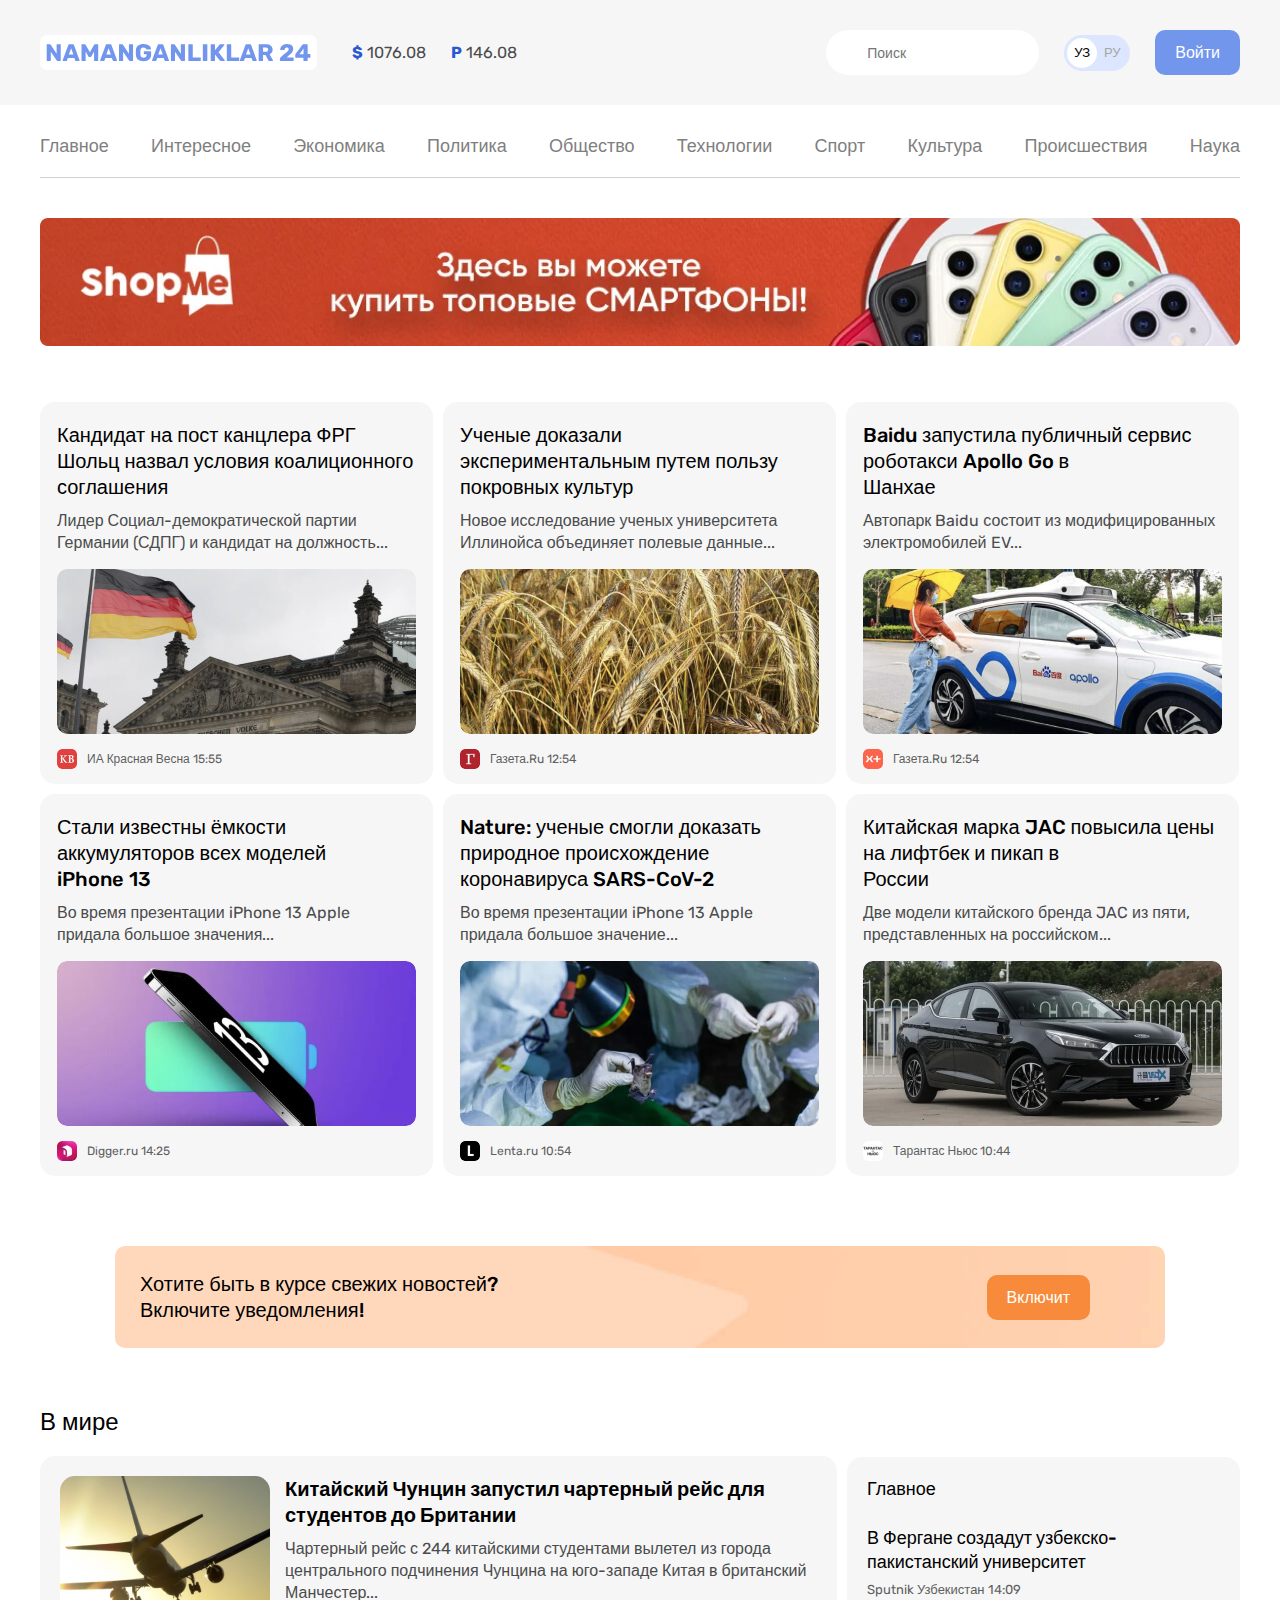
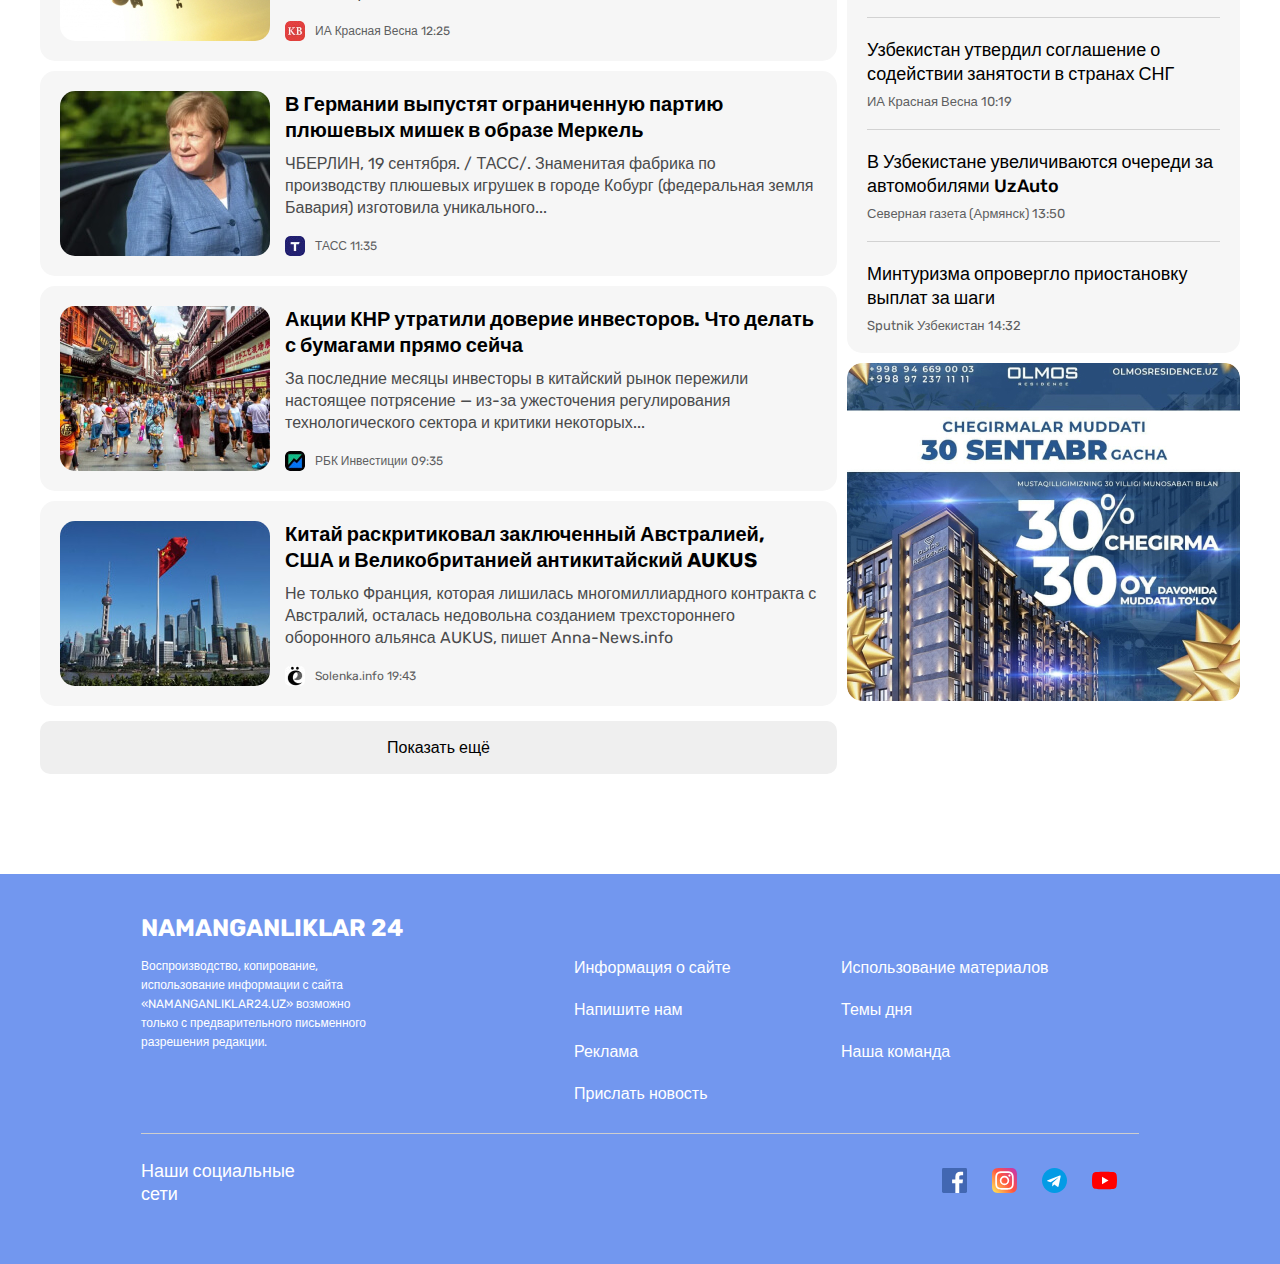
==== commit b9c31378: "Checked validator and fixed problems" ====
--- a/index.html
+++ b/index.html
@@ -105,7 +105,7 @@
               <img class="article-card-source-icon" src="img/KB.jpg" alt="KB" width="20" height="20" srcset="img/KB.jpg 1x, img/KB@2x.jpg 2x">
               <div class="article-card-source-time">
                 <span class="artice-card-source">ИА Красная Весна</span>
-                <time datatime="2021-09-27T15:55:00">15:55</time>
+                <time datetime="2021-09-27T15:55:00">15:55</time>
               </div>
             </footer>
           </article>
@@ -120,7 +120,7 @@
               <img class="article-card-source-icon" src="img/gazeta.jpg" alt="" width="20" height="20" srcset="img/gazeta.jpg 1x, img/gazeta@2x.jpg 2x">
               <div class="article-card-source-time">
                 <span class="artice-card-source">Газета.Ru</span>
-                <time datatime="2021-09-27T12:54:00">12:54</time>
+                <time datetime="2021-09-27T12:54:00">12:54</time>
               </div>
             </footer>
           </article>
@@ -135,7 +135,7 @@
               <img class="article-card-source-icon" src="img/x+.jpg" alt="" width="20" height="20" srcset="img/x+.jpg 1x, img/x+@2x.jpg 2x">
               <div class="article-card-source-time">
                 <span class="artice-card-source">Газета.Ru</span>
-                <time datatime="2021-09-27T12:54:00">12:54</time>
+                <time datetime="2021-09-27T12:54:00">12:54</time>
               </div>
             </footer>
           </article>
@@ -150,7 +150,7 @@
               <img class="article-card-source-icon" src="img/icon4.jpg" alt="" width="20" height="20" srcset="img/icon4.jpg 1x, img/icon4@2x.jpg 2x">
               <div class="article-card-source-time">
                 <span class="artice-card-source">Digger.ru</span>
-                <time datatime="2021-09-27T14:25:00">14:25</time>
+                <time datetime="2021-09-27T14:25:00">14:25</time>
               </div>
             </footer>
           </article>
@@ -165,7 +165,7 @@
               <img class="article-card-source-icon" src="img/leg.jpg" alt="" width="20" height="20" srcset="img/leg.jpg 1x, img/leg.jpg 2x">
               <div class="article-card-source-time">
                 <span class="artice-card-source">Lenta.ru</span>
-                <time datatime="2021-09-27T10:54:00">10:54</time>
+                <time datetime="2021-09-27T10:54:00">10:54</time>
               </div>
             </footer>
           </article>
@@ -180,7 +180,7 @@
               <img class="article-card-source-icon" src="img/tapa.jpg" alt="" width="20" height="20" srcset="img/tapa.jpg 1x, img/tapa@2x.jpg 2x">
               <div class="article-card-source-time">
                 <span class="artice-card-source">Тарантас Ньюс</span>
-                <time datatime="2021-09-27T10:44:00">10:44</time>
+                <time datetime="2021-09-27T10:44:00">10:44</time>
               </div>
             </footer>
           </article>
@@ -235,7 +235,7 @@
               <div class="news-list-item article-card-horizontal">
                 <img class="article-card-horizontal-img" src="img/sale.jpg" alt="Акции КНР утратили " width="210" height="165" srcset="img/sale.jpg 1x, img/sale@2x.jpg 2x">
                 <div class="article-card-horizontal-content">
-                  <h3 class="article-card-horizontal-title"><a class="article-card-horizontal-link" href="">Акции КНР утратили доверие инвесторов. Что делать с бумагами прямо сейча</a>с</a></h3>
+                  <h3 class="article-card-horizontal-title"><a class="article-card-horizontal-link" href="">Акции КНР утратили доверие инвесторов. Что делать с бумагами прямо сейча</a></h3>
                   <p class="article-card-horizontal-text">За последние месяцы инвесторы в китайский рынок пережили настоящее потрясение — из-за ужесточения регулирования технологического сектора и критики некоторых...</p>
                   <footer class="article-card-horizontal-footer">
                     <img class="article-card-horizontal-source-icon" src="img/scale.jpg" alt="scale" width="20" height="20" srcset="img/scale.jpg 1x, img/scale@2x.jpg 2x">
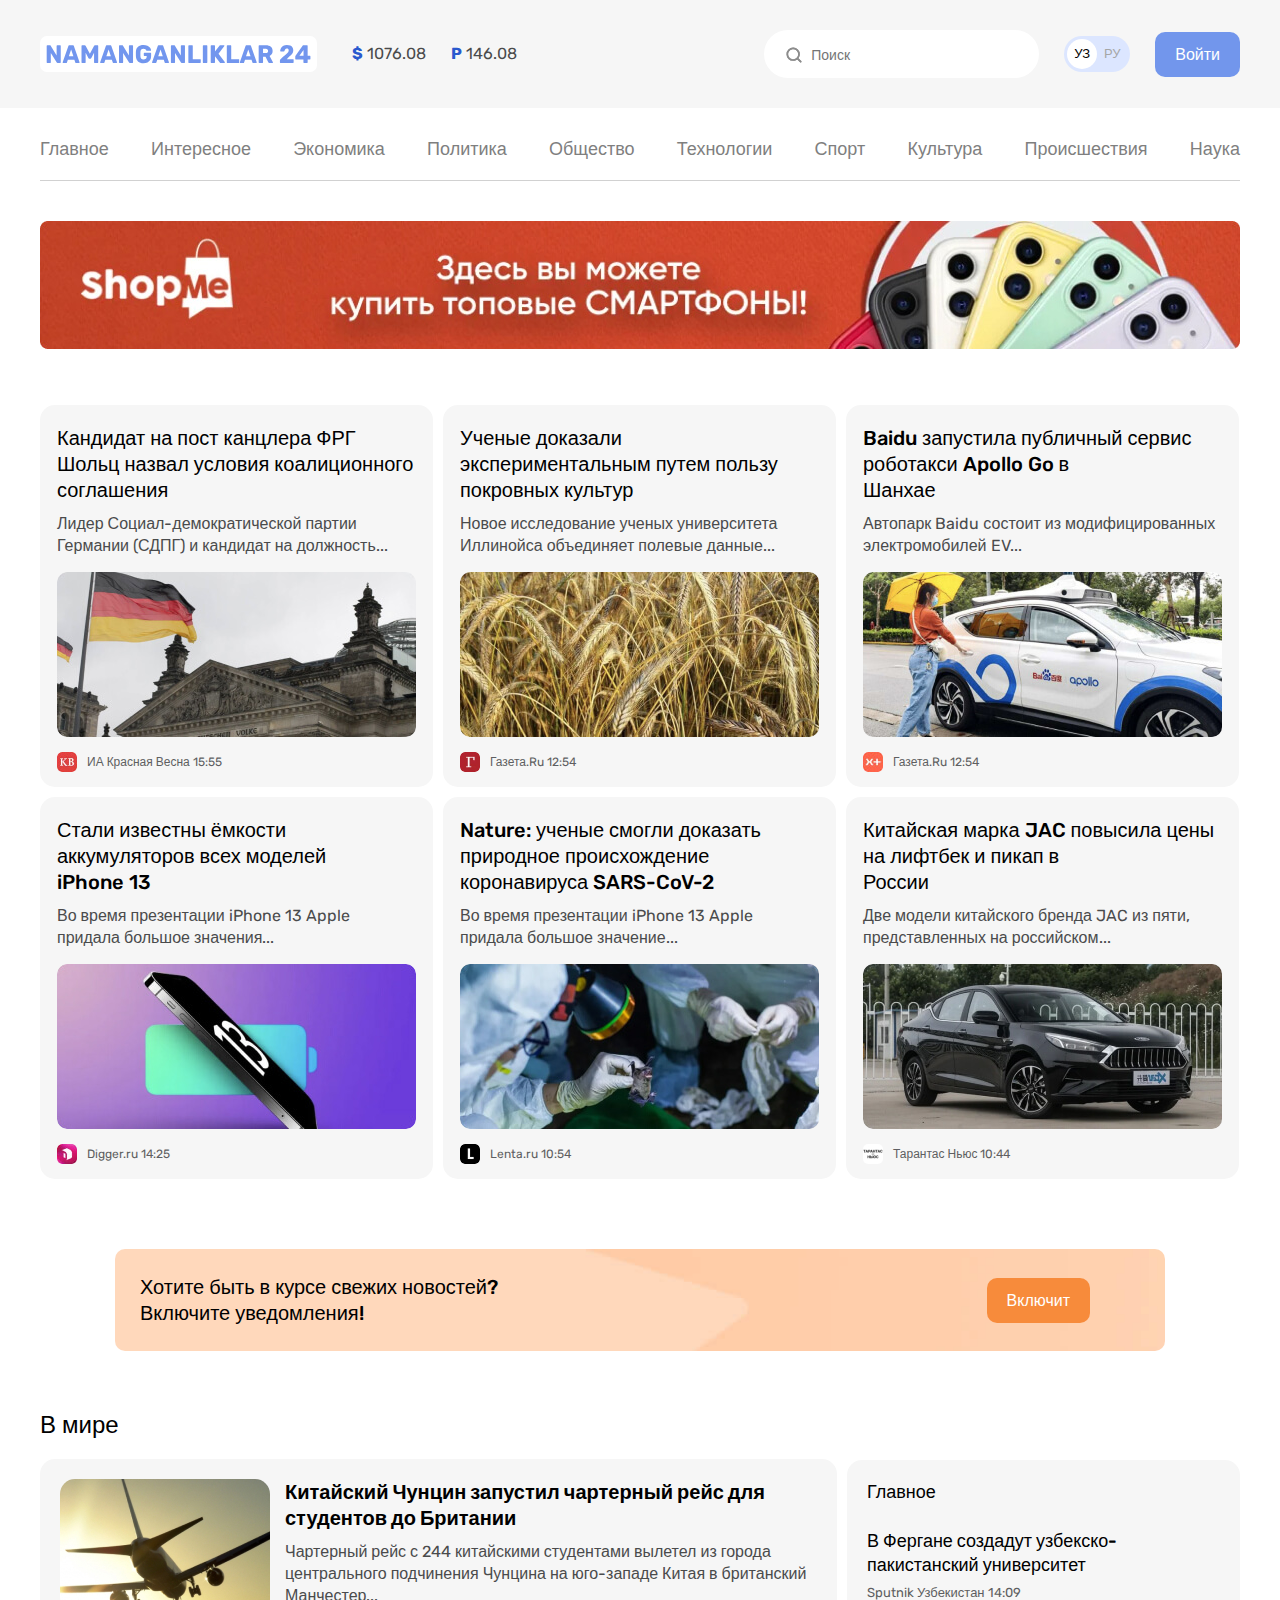
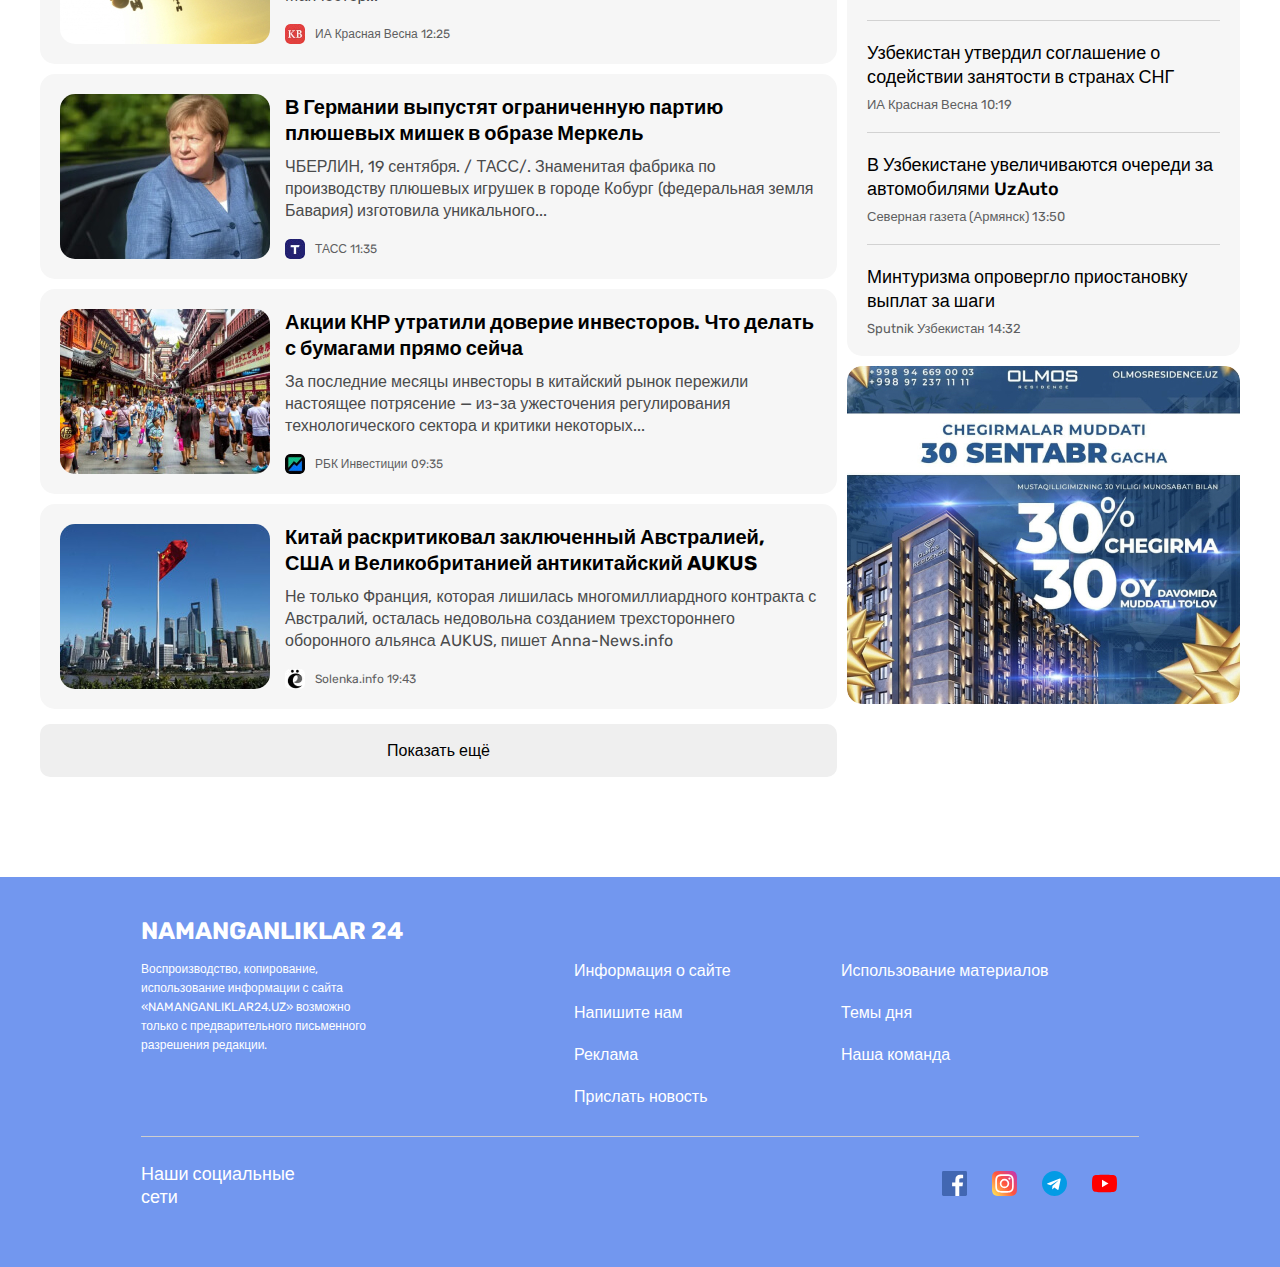
==== commit 0d07c782: "Add article html" ====
--- a/index.html
+++ b/index.html
@@ -38,7 +38,9 @@
 
         <!-- GLOBAL SEARCH FORM -->
         <form class="global-search-name" action="https://echo.htmlacademy.ru" method="GET">
-          <input class="input-search-form-input" type="search" name="search" aria-label="Поиск" required placeholder="Поиск"><span></span>
+          <label class="global-search-label" for="search">
+            <input class="input-search-form-input" type="search" name="search" aria-label="Поиск" required placeholder="Поиск"><span></span>
+          </label>
         </form>
 
         <!-- LANG TOGGLER -->
--- a/css/style.css
+++ b/css/style.css
@@ -1,28 +1,29 @@
+/* rubik-300 - latin */
+@font-face {
+  font-family: 'Rubik';
+  font-style: normal;
+  font-weight: 300;
+  font-display: swap;
+  src: url('../fonts/rubik-v14-latin-300.woff2') format('woff2'),
+  url('../fonts/rubik-v14-latin-300.woff') format('woff');
+}
+/* rubik-500 - latin */
+@font-face {
+  font-family: 'Rubik';
+  font-style: normal;
+  font-weight: 500;
+  font-display: swap;
+  src: url('../fonts/rubik-v14-latin-500.woff2') format('woff2'),
+  url('../fonts/rubik-v14-latin-500.woff') format('woff');
+}
 /* rubik-regular - latin */
 @font-face {
   font-family: 'Rubik';
   font-style: normal;
   font-weight: 400;
   font-display: swap;
-  src: url('../fonts/rubik-v14-latin-regular.eot');
-  src: url('../fonts/rubik-v14-latin-regular.eot?#iefix') format('embedded-opentype'),
-       url('../fonts/rubik-v14-latin-regular.woff2') format('woff2'),
-       url('../fonts/rubik-v14-latin-regular.woff') format('woff'),
-       url('../fonts/rubik-v14-latin-regular.ttf') format('truetype'),
-       url('../fonts/rubik-v14-latin-regular.svg#Rubik') format('svg');
-}
-/* rubik-500 - latin */
-@font-face {
-  font-family: 'Rubik';
-  font-style: normal;
-  font-weight: 500;
-  font-display: swap;
-  src: url('../fonts/rubik-v14-latin-500.eot');
-  src: url('../fonts/rubik-v14-latin-500.eot?#iefix') format('embedded-opentype'),
-       url('../fonts/rubik-v14-latin-500.woff2') format('woff2'),
-       url('../fonts/rubik-v14-latin-500.woff') format('woff'),
-       url('../fonts/rubik-v14-latin-500.ttf') format('truetype'),
-       url('../fonts/rubik-v14-latin-500.svg#Rubik') format('svg');
+  src: url('../fonts/rubik-v14-latin-regular.woff2') format('woff2'),
+  url('../fonts/rubik-v14-latin-regular.woff') format('woff');
 }
 /* rubik-700 - latin */
 @font-face {
@@ -30,12 +31,8 @@
   font-style: normal;
   font-weight: 700;
   font-display: swap;
-  src: url('../fonts/rubik-v14-latin-700.eot');
-  src: url('../fonts/rubik-v14-latin-700.eot?#iefix') format('embedded-opentype'),
-       url('../fonts/rubik-v14-latin-700.woff2') format('woff2'),
-       url('../fonts/rubik-v14-latin-700.woff') format('woff'),
-       url('../fonts/rubik-v14-latin-700.ttf') format('truetype'),
-       url('../fonts/rubik-v14-latin-700.svg#Rubik') format('svg');
+  src: url('../fonts/rubik-v14-latin-700.woff2') format('woff2'),
+  url('../fonts/rubik-v14-latin-700.woff') format('woff');
 }
 
 /* Global styles */
@@ -61,7 +58,7 @@
 }
 
 h1,h2{
-  visibility: hidden
+
 }
 
 img{
@@ -202,9 +199,7 @@
 }
 
 .input-search-form-input {
-  padding-top: 15px;
-  padding-bottom: 13px;
-  padding-left: 41px;
+  display: block;
   font-size: 14px;
   line-height: 17px;
   color: #8d8d8d;
@@ -212,7 +207,20 @@
   border-radius: 60px;
 }
 
-.input-search-form-input::before{
+.global-search-label{
+  width: 275px;
+  display: flex;
+  padding: 20px;
+  padding-top: 15px;
+  padding-bottom: 13px;
+  background-color: #fff;
+  border-radius: 60px;
+
+}
+
+.global-search-label::before{
+  display: block;
+  margin-right: 5px;
   width: 20px;
   height: 20px;
   background-image: url(../img/search.svg);
@@ -221,7 +229,6 @@
   background-position: center center;
   content: '';
 }
-
 
 .sitenav {
   border-bottom: 1px solid #d1d1d1;
@@ -716,6 +723,7 @@
 }
 
 .sidebar-add-img {
+  display: block;
   width: 393px;
   height: 338px;
   object-fit: cover;
@@ -727,7 +735,6 @@
 /* INTERESTING PAGE */
 
 .interesting-layout-2-1-sidebar{
-  margin-top: 92px;
 }
 
 .interesting-global-news-heading{
@@ -736,4 +743,129 @@
 
 .interesting-layout-2-1{
   margin-bottom: 100px;
-}+}
+
+
+
+/* ARTICLE PAGE */
+
+.article-page-layout-2-1-sidebar{
+  margin-top: 3px;
+}
+
+.article-page-sitenav{
+  margin-bottom: 50px;
+}
+
+.article-page-sourse{
+  margin-bottom: 30px;
+}
+
+.article-page-heading{
+  font-family: "Rubik", "Arial",sans-serif;
+  font-size: 26px;
+  line-height: 36px;
+  font-weight: 500px;
+  color: #000;
+}
+
+.article-page-img{
+  width: 100%;
+  max-width: 797px;
+  height: 300px;
+  margin-bottom: 25px;
+}
+
+.article-page-text{
+  font-family: "Rubik", "Arial", sans-serif;
+  font-weight: 400;
+  font-size: 20px;
+  line-height: 30px;
+}
+
+.article-page-text:last-child{
+  margin-bottom: 0;
+}
+
+
+.artice-page-devider{
+  margin-top: 50px;
+  margin-bottom: 60px;
+  border: 0;
+  height: 1px;
+  background-color: #d2d2d2;
+}
+
+.article-footer-news{
+  margin: 0;
+  padding: 0;
+}
+
+
+/* Aricle html */
+.user-interest-section {
+}
+.user-interest-wrapper {
+  padding-bottom: 100px;
+}
+
+.interest-heading {
+  font-family: "Rubik", "Arial", sans-serif;
+  font-size: 24px;
+  line-height: 28px;
+  font-weight: 500;
+  color: #000;
+}
+.interest-grid {
+  display: flex;
+  align-items: flex-start;
+}
+
+.interest-grid-bg{
+  background-color: #f6f6f6;
+}
+
+.interest-grid-item {
+  width: 100%;
+  height: auto;
+  max-width: 393px;
+  padding: 20px 18px 15px 17px;
+}
+
+.interest-grid-item:not(:last-child){
+  margin-right: 10px;
+}
+
+.interest-grid-item-header {
+  font-size: 20px;
+  line-height: 26px;
+  font-family: "Rubik", "Arial", sans-serif;
+}
+
+.interest-grid-item-link {
+  text-decoration: none;
+  color: #000;
+}
+.interest-grid-item-text {
+  font-size: 16px;
+  line-height: 22px;
+  font-family: "Rubik", "Arial", sans-serif;
+  color: #4A4B4C;
+}
+.interest-grid-item-footer {
+  display: flex;
+  align-items: center;
+}
+.interest-grid-item-footer-source-img {
+  display: block;
+}
+.interest-grid-item-footer-source-img:not(:last-child){
+  margin-right: 10px;
+}
+.source-adress {
+  font-size: 14px;
+  line-height: 14px;
+  color: #5E5F61;
+  font-weight: 400;
+
+}
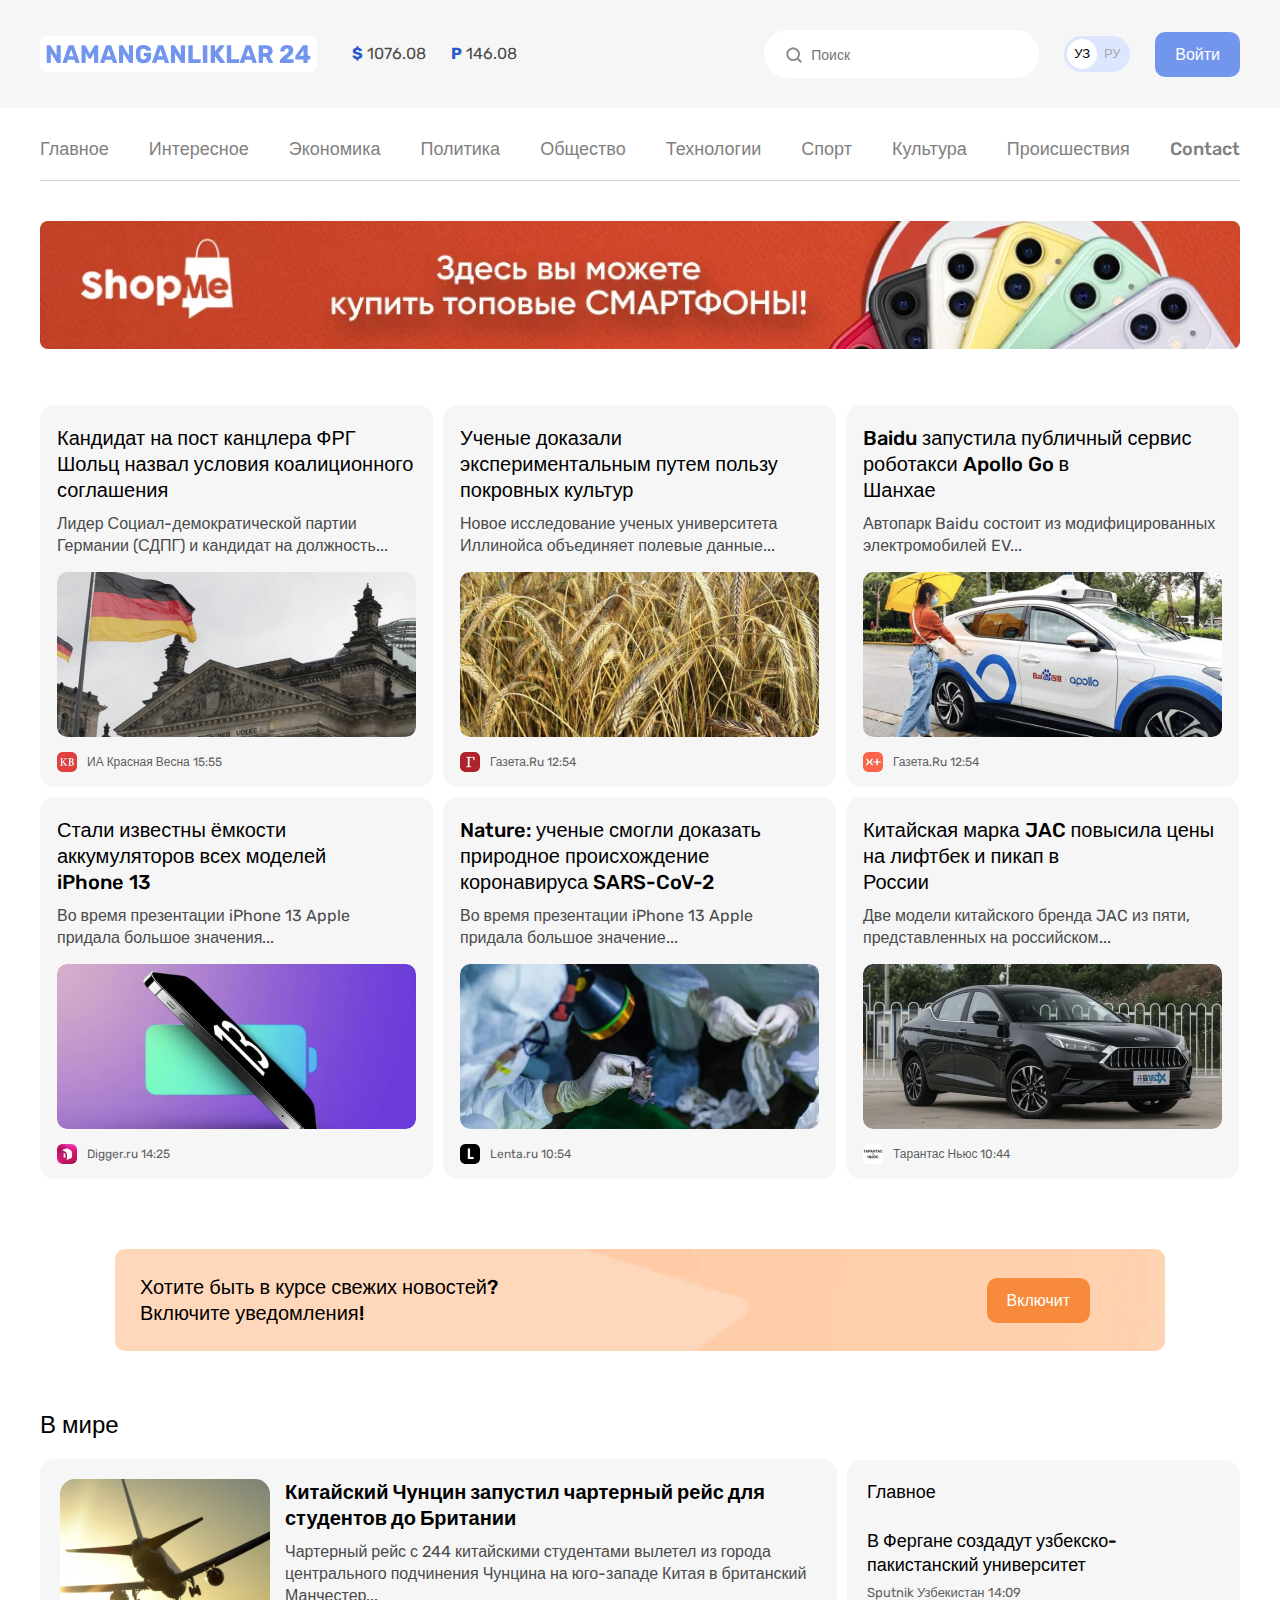
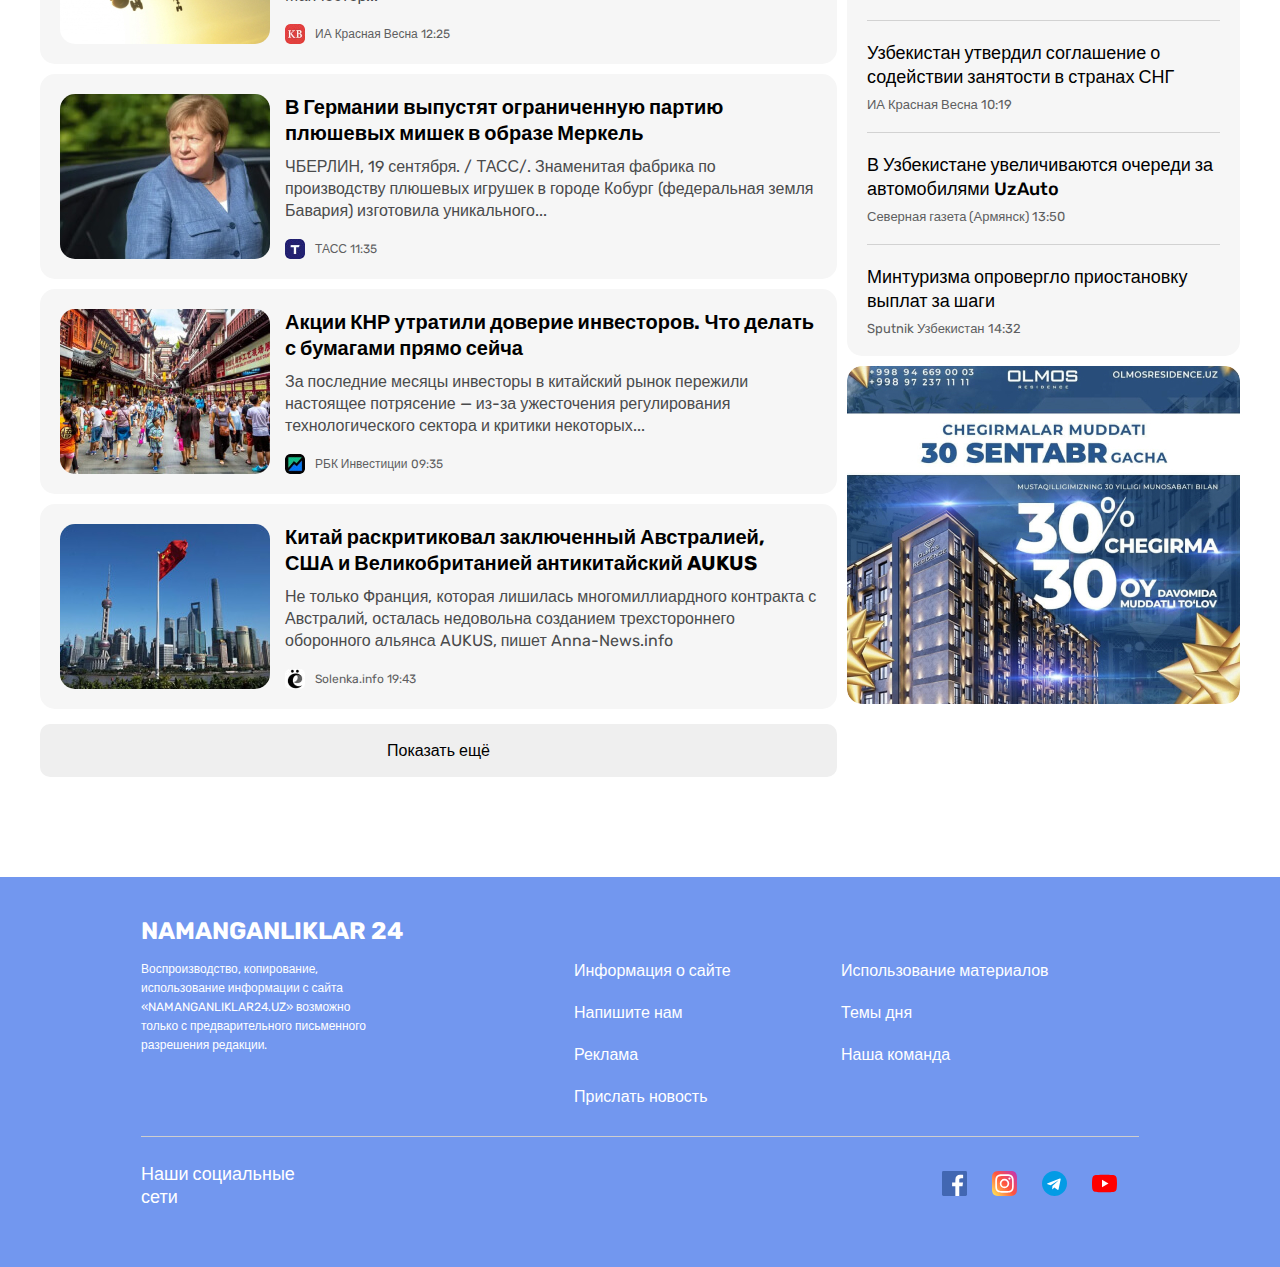
==== commit d50f456d: "change Nauka to Contact (for short time)" ====
--- a/index.html
+++ b/index.html
@@ -70,7 +70,7 @@
           <li class="sitenav-iteam"><a class="sitenav-link" href="#">Спорт</a></li>
           <li class="sitenav-iteam"><a class="sitenav-link" href="#">Культура</a></li>
           <li class="sitenav-iteam"><a class="sitenav-link" href="#">Происшествия</a></li>
-          <li class="sitenav-iteam"><a class="sitenav-link" href="#">Наука</a></li>
+          <li class="sitenav-iteam"><a class="sitenav-link" href="contact.html">Contact</a></li>
         </ul>
 
       </nav>
--- a/css/style.css
+++ b/css/style.css
@@ -818,7 +818,6 @@
 }
 .interest-grid {
   display: flex;
-  align-items: flex-start;
 }
 
 .interest-grid-bg{
@@ -827,7 +826,6 @@
 
 .interest-grid-item {
   width: 100%;
-  height: auto;
   max-width: 393px;
   padding: 20px 18px 15px 17px;
 }
@@ -869,3 +867,126 @@
   font-weight: 400;
 
 }
+
+/* CONTACT HTML */
+.site-form {
+  flex-grow: 1;
+  margin-top: 60px;
+}
+
+.site-form-header {
+  margin: 0;
+  padding: 0;
+  margin-bottom: 20px;
+  font-family: "Rubik" sans-serif;
+  font-weight: 500;
+  font-size: 24px;
+  line-height: 28px;
+  color: #000;
+
+}
+.site-form-root {
+  display: flex;
+  align-items: flex-start;
+  flex-wrap: wrap;
+}
+.form-wrapper {
+  margin-right: 10px;
+}
+.contact-form {
+  width: 100%;
+  max-width: 696px;
+}
+.contact-label{
+
+}
+
+.contact-input-name-tel{
+  display: flex;
+  flex-direction: column;
+  margin-bottom: 10px;
+  color: #fff;
+}
+.contact-input-name{
+  padding: 18px 20px;
+  margin-right: 10px;
+  width: 343px;
+  border-radius: 10px;
+
+}
+
+.contact-input-tel{
+  padding: 18px 20px;
+  width: 343px;
+  border-radius: 10px;
+}
+
+.contact-input-email{
+  padding: 18px 20px;
+  margin-right: 10px;
+  margin-bottom: 10px;
+  width: 696px;
+  border-radius: 10px;
+  color: #fff;
+}
+
+.contact-textaria{
+  padding: 18px 20px;
+  margin-right: 10px;
+  margin-bottom: 20px;
+  width: 696px;
+  border-radius: 10px;
+  color: #fff;
+}
+.contact-button {
+  display: flex;
+  margin-left: auto;
+  padding: 17px 30px;
+  border-radius: 10px;
+  background-color: #7297ef;
+  color: #fff;
+  font-size: 16px;
+  line-height: 18px;
+  font-family: "Rubik" sans-serif;
+  font-weight: 500;
+  border: 0;
+}
+
+.contact-button:hover{
+  background-color: #15347E;
+  opacity: 0.8;
+}
+
+.contact-button:active{
+  background-color: #15347E;
+  opacity: 0.6;
+}
+.contact-aside {
+  width: 100%;
+  max-width: 494px;
+  padding: 40px 25px 20px 25px;
+  background-color: #f6f6f6;
+  border-radius: 10px;
+}
+
+.contact-aside-item {
+
+}
+.contact-aside-item-heading {
+  margin: 0;
+  padding: 0;
+  font-size: 20px;
+  line-height: 24px;
+  font-family: "Rubik" sans-serif;
+  font-weight: 500;
+  color: #000;
+  margin-bottom: 7px;
+}
+.contact-aside-item-source {
+  margin-bottom: 20px;
+  font-size: 16px;
+  line-height: 19px;
+  font-family: "Rubik" sans-serif;
+  font-weight: 40;
+  color: #000;
+}
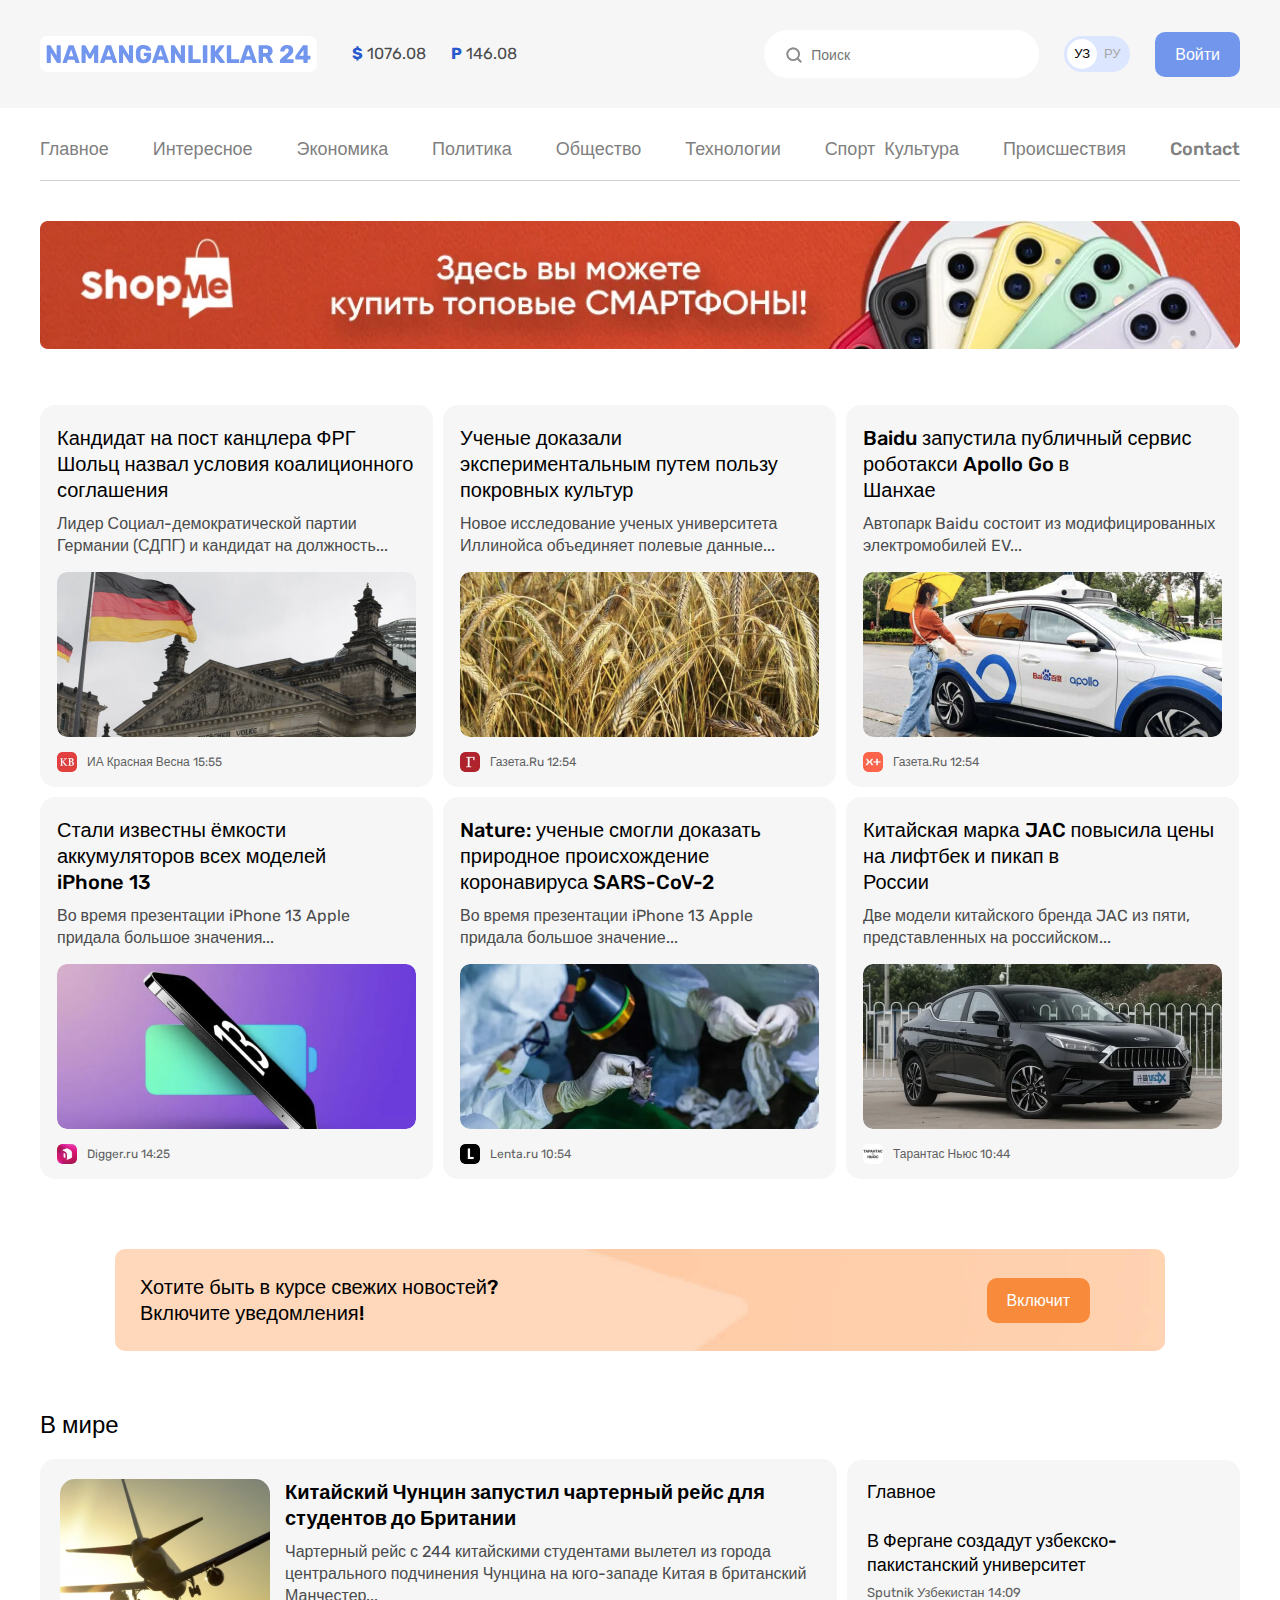
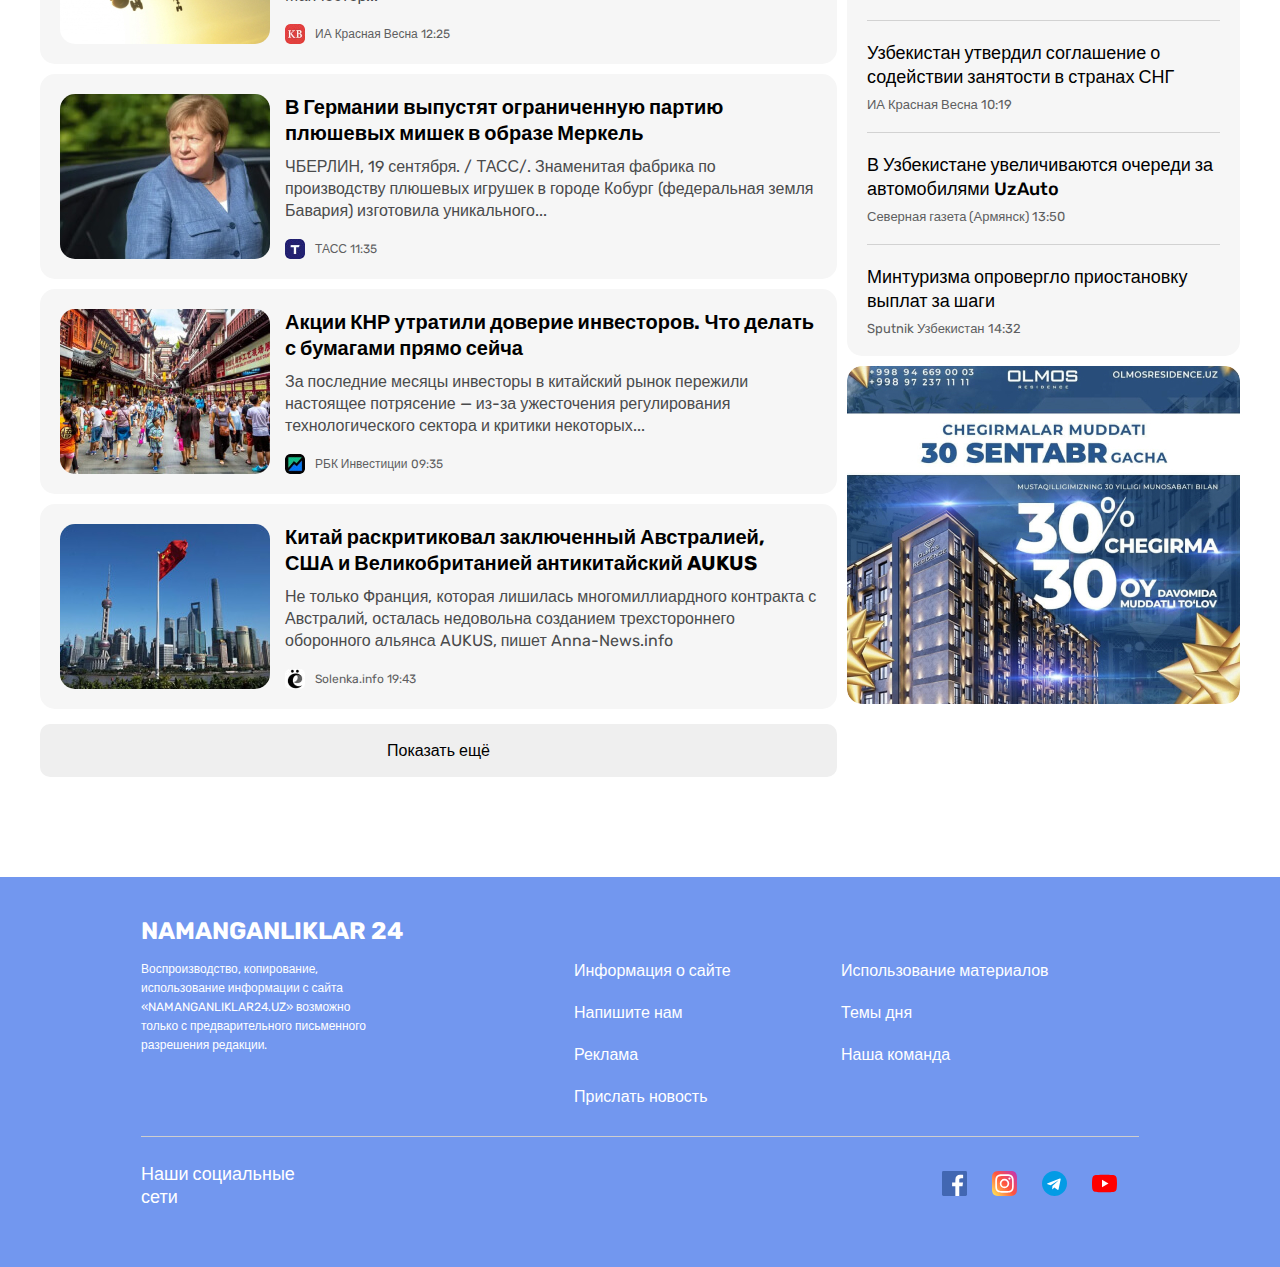
==== commit d7bd9bfe: "add form stills" ====
--- a/index.html
+++ b/index.html
@@ -67,7 +67,7 @@
           <li class="sitenav-iteam"><a class="sitenav-link" href="#">Политика</a></li>
           <li class="sitenav-iteam"><a class="sitenav-link" href="#">Общество</a></li>
           <li class="sitenav-iteam"><a class="sitenav-link" href="#">Технологии</a></li>
-          <li class="sitenav-iteam"><a class="sitenav-link" href="#">Спорт</a></li>
+          <li class="sitenav-iteChange am"><a class="sitenav-link" href="#">Спорт</a></li>
           <li class="sitenav-iteam"><a class="sitenav-link" href="#">Культура</a></li>
           <li class="sitenav-iteam"><a class="sitenav-link" href="#">Происшествия</a></li>
           <li class="sitenav-iteam"><a class="sitenav-link" href="contact.html">Contact</a></li>
--- a/css/style.css
+++ b/css/style.css
@@ -964,29 +964,29 @@
 .contact-aside {
   width: 100%;
   max-width: 494px;
-  padding: 40px 25px 20px 25px;
+  padding: 40px 25px;
   background-color: #f6f6f6;
-  border-radius: 10px;
+}
+.contact-aside-item-card{
+
 }
 
 .contact-aside-item {
-
-}
+  padding-bottom: 20px;
+  border-bottom: 1px solid #d2d2d2;
+}
+
 .contact-aside-item-heading {
   margin: 0;
   padding: 0;
-  font-size: 20px;
-  line-height: 24px;
-  font-family: "Rubik" sans-serif;
-  font-weight: 500;
-  color: #000;
-  margin-bottom: 7px;
-}
+  margin-top: 20px;
+
+}
+
+.contact-aside-item-heading:not(:first-child){
+  margin-top: 20px;
+}
+
 .contact-aside-item-source {
   margin-bottom: 20px;
-  font-size: 16px;
-  line-height: 19px;
-  font-family: "Rubik" sans-serif;
-  font-weight: 40;
-  color: #000;
-}
+}
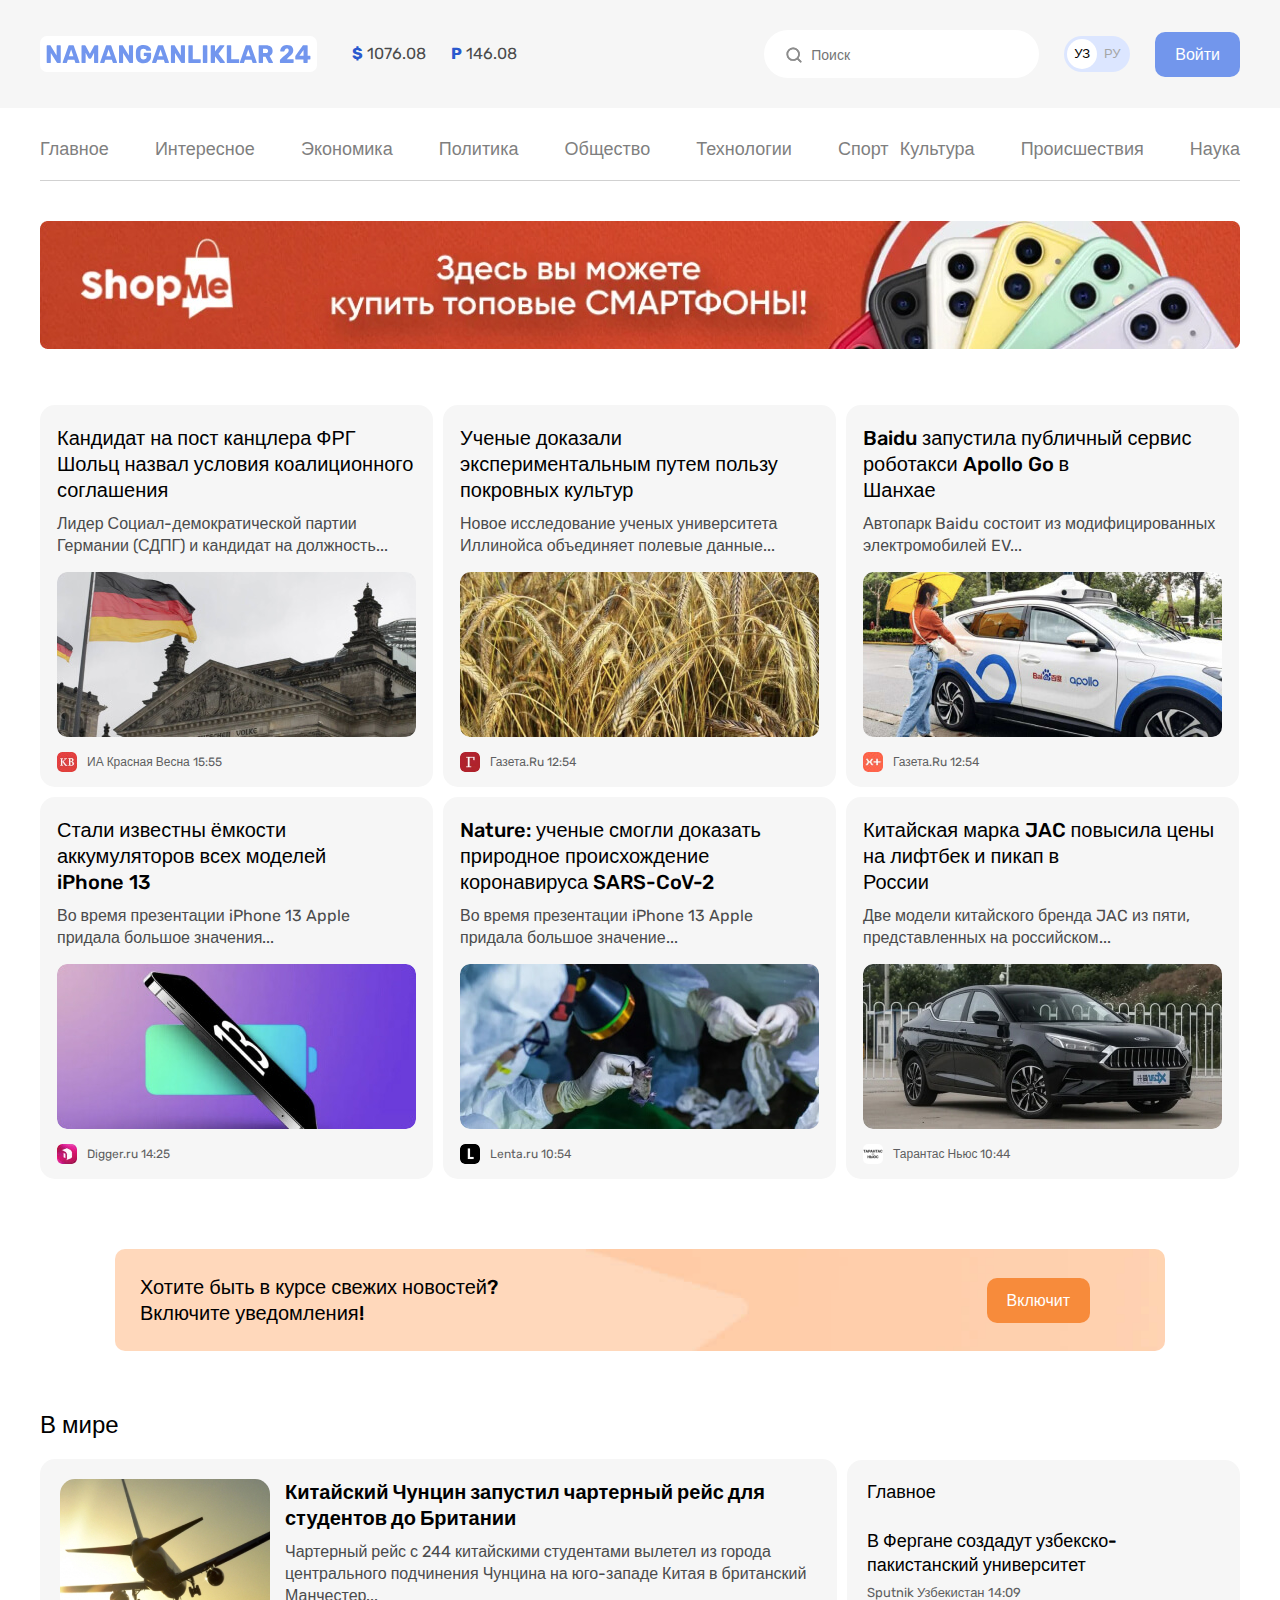
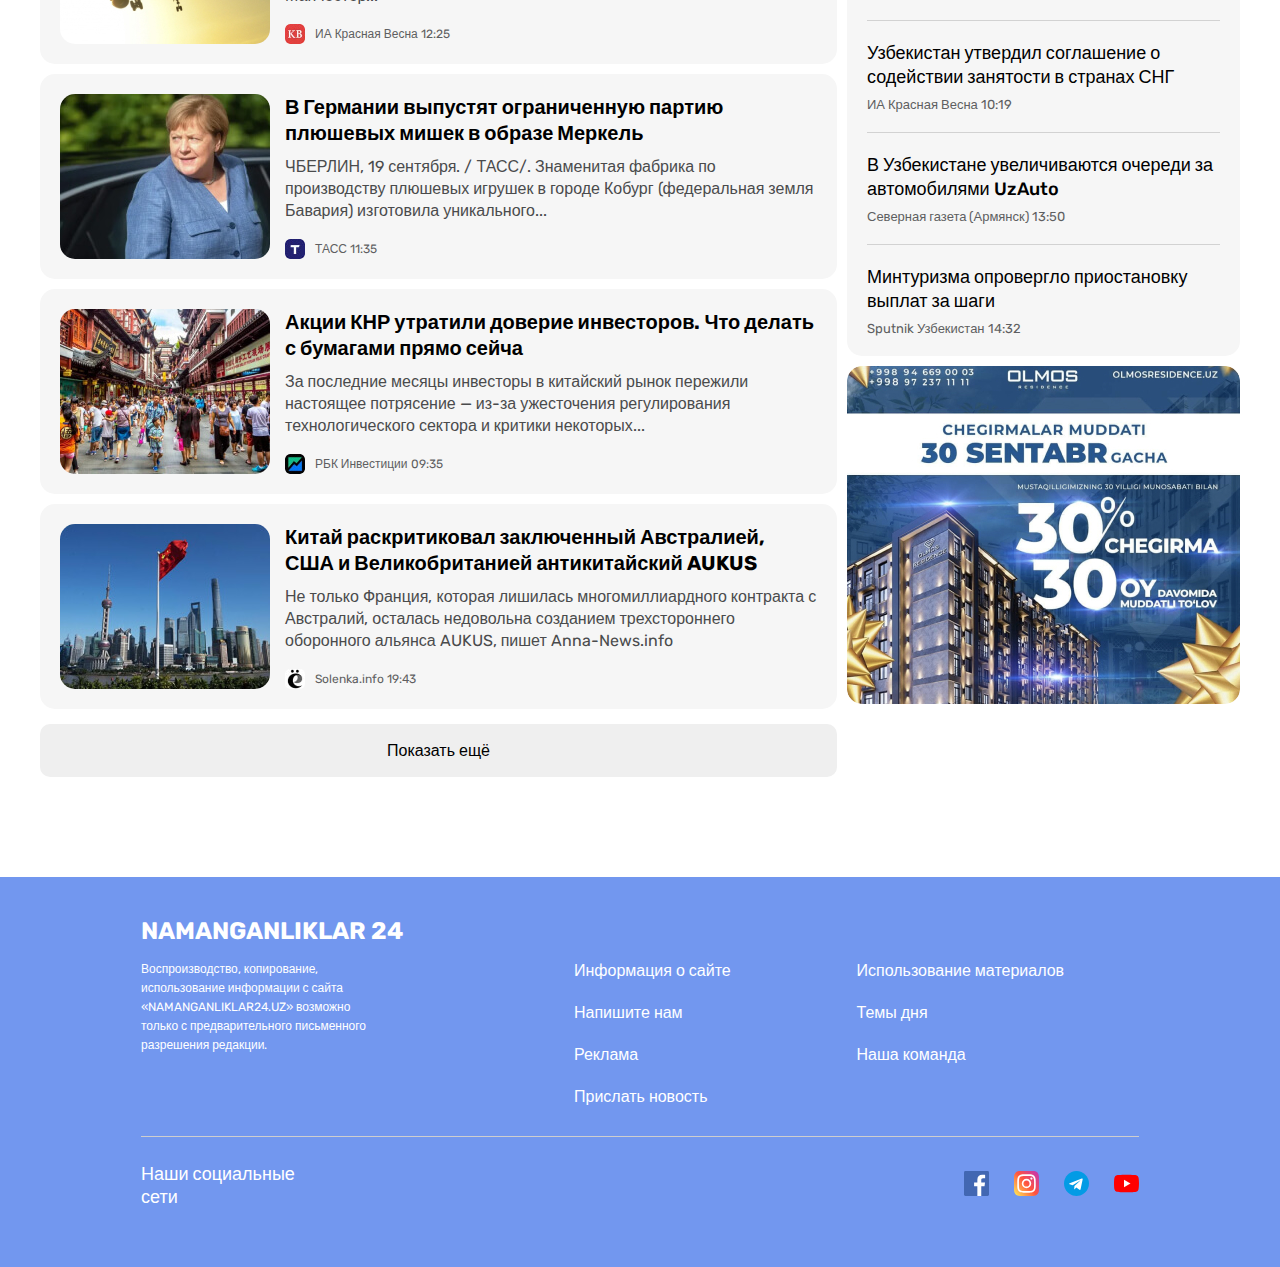
==== commit 8b993105: "Add changes from video" ====
--- a/index.html
+++ b/index.html
@@ -63,14 +63,14 @@
         <ul class="sitenav-list">
           <li class="sitenav-iteam"><a class="sitenav-link" href="#">Главное</a></li>
           <li class="sitenav-iteam"><a class="sitenav-link" href="list.html">Интересное</a></li>
-          <li class="sitenav-iteam"><a class="sitenav-link" href="#">Экономика</a></li>
-          <li class="sitenav-iteam"><a class="sitenav-link" href="#">Политика</a></li>
-          <li class="sitenav-iteam"><a class="sitenav-link" href="#">Общество</a></li>
-          <li class="sitenav-iteam"><a class="sitenav-link" href="#">Технологии</a></li>
-          <li class="sitenav-iteChange am"><a class="sitenav-link" href="#">Спорт</a></li>
-          <li class="sitenav-iteam"><a class="sitenav-link" href="#">Культура</a></li>
-          <li class="sitenav-iteam"><a class="sitenav-link" href="#">Происшествия</a></li>
-          <li class="sitenav-iteam"><a class="sitenav-link" href="contact.html">Contact</a></li>
+          <li class="sitenav-iteam"><a class="sitenav-link" href="list.html">Экономика</a></li>
+          <li class="sitenav-iteam"><a class="sitenav-link" href="list.html">Политика</a></li>
+          <li class="sitenav-iteam"><a class="sitenav-link" href="list.html">Общество</a></li>
+          <li class="sitenav-iteam"><a class="sitenav-link" href="list.html">Технологии</a></li>
+          <li class="sitenav-iteChange am"><a class="sitenav-link" href="list.html">Спорт</a></li>
+          <li class="sitenav-iteam"><a class="sitenav-link" href="list.html">Культура</a></li>
+          <li class="sitenav-iteam"><a class="sitenav-link" href="list.html">Происшествия</a></li>
+          <li class="sitenav-iteam"><a class="sitenav-link" href="contact.html">Наука</a></li>
         </ul>
 
       </nav>
--- a/css/style.css
+++ b/css/style.css
@@ -598,6 +598,7 @@
   background-color: #7297ef;
 }
 
+
 .site-main-footer-bg {
   width: 998px;
   display: block;
@@ -607,6 +608,10 @@
   margin-left: auto;
 }
 
+.site-main-footer-bg *:focus{
+  outline: 2px dashed #fff;
+}
+
 .site-main-footer-heading {
   display: block;
   margin: 0;
@@ -618,13 +623,10 @@
   color: #FFFFFF;
 }
 
-.footer-info-wrapper {
-}
 .footer-info-card {
   display: flex;
   align-items: flex-start;
 }
-
 
 .footer-coyright-text {
   width: 230px;
@@ -637,14 +639,14 @@
 }
 .footer-site-info-contact {
   display: flex;
-  align-items: flex-start;
+  flex-grow: 1;
 }
 
 .footer-site-info-contact-list {
-  width: 167px;
-  margin: 0;
-  padding: 0;
-  margin-right: 100px;
+  width: 50%;
+  margin: 0;
+  padding: 0;
+  padding-right: 24px;
   list-style: none;
 }
 .footer-site-info-contact-list-item {
@@ -652,6 +654,7 @@
 
 }
 .footer-site-info-contact-list-link {
+  display: inline-block;
   margin: 0;
   padding: 0;
   text-decoration: none;
@@ -659,6 +662,10 @@
   font-size: 16px;
   line-height: 19px;
   color: #fff;
+}
+
+.footer-site-info-contact-list-link:hover{
+text-decoration: underline;
 }
 .footer-about-us {
   margin-right: 221px;
@@ -683,11 +690,12 @@
 .follow-us {
   display: flex;
   align-items: center;
+  justify-content: space-between;
 }
 
 .folow-us-text {
   width: 161px;
-  margin-right: 600px;
+ /*  margin-right: 600px; */
   font-weight: 500;
   font-size: 18px;
   line-height: 23px;
@@ -903,22 +911,23 @@
 
 .contact-input-name-tel{
   display: flex;
-  flex-direction: column;
   margin-bottom: 10px;
-  color: #fff;
-}
-.contact-input-name{
+}
+.contact-input{
   padding: 18px 20px;
   margin-right: 10px;
   width: 343px;
+  border: 1px solid #c4c4c4;
   border-radius: 10px;
-
+  color: #fff;
 }
 
 .contact-input-tel{
   padding: 18px 20px;
   width: 343px;
   border-radius: 10px;
+  border: 1px solid #c4c4c4;
+  color: #fff;
 }
 
 .contact-input-email{
@@ -927,6 +936,7 @@
   margin-bottom: 10px;
   width: 696px;
   border-radius: 10px;
+  border: 1px solid #c4c4c4;
   color: #fff;
 }
 
@@ -936,6 +946,7 @@
   margin-bottom: 20px;
   width: 696px;
   border-radius: 10px;
+  border: 1px solid #c4c4c4;
   color: #fff;
 }
 .contact-button {
@@ -964,11 +975,9 @@
 .contact-aside {
   width: 100%;
   max-width: 494px;
-  padding: 40px 25px;
+  padding: 20px 25px 40px;
   background-color: #f6f6f6;
-}
-.contact-aside-item-card{
-
+  border-radius: 10px;
 }
 
 .contact-aside-item {
@@ -976,17 +985,26 @@
   border-bottom: 1px solid #d2d2d2;
 }
 
+.contact-aside-item:last-child{
+  border-bottom: 0;
+  padding-bottom: 0;
+}
+
 .contact-aside-item-heading {
   margin: 0;
   padding: 0;
   margin-top: 20px;
-
-}
-
-.contact-aside-item-heading:not(:first-child){
-  margin-top: 20px;
+  font-family: "Rubik", "Arial", sans-serif;
+  font-size: 20px;
+  line-height: 24px;
+  font-weight: 500;
+  color: #000;
 }
 
 .contact-aside-item-source {
   margin-bottom: 20px;
-}
+  font-size: 16px;
+  line-height: 19px;
+  font-family: "Rubik", "Arial", sans-serif;
+  font-weight: 400;
+}
